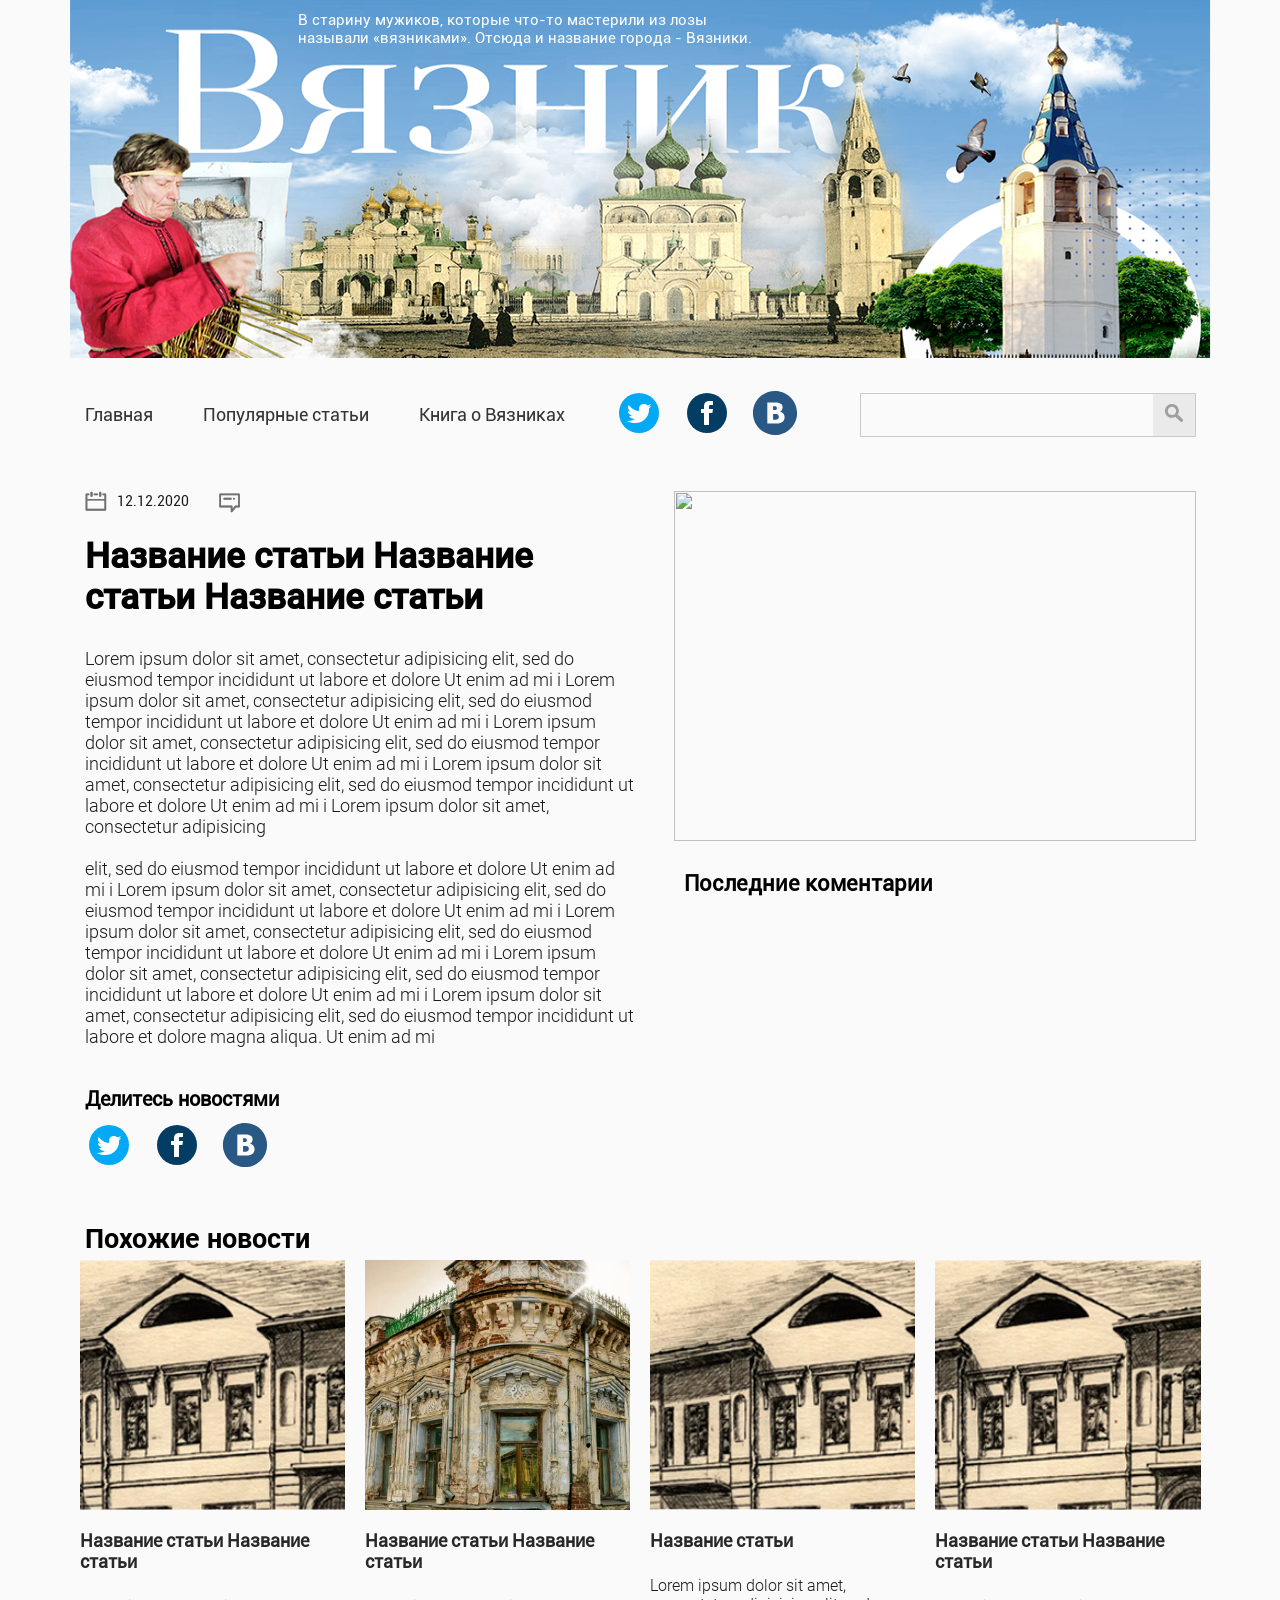
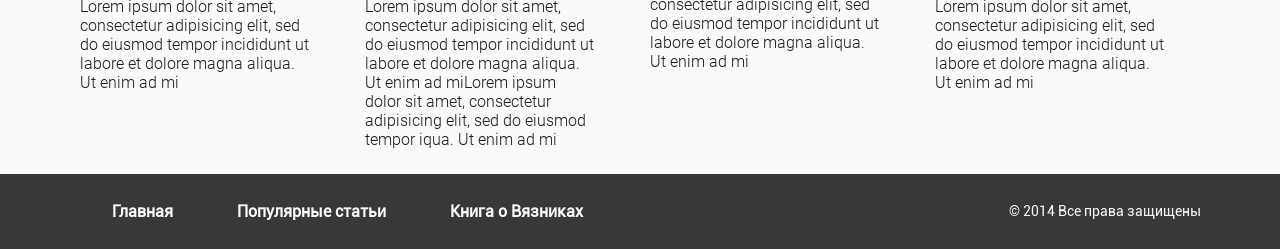
==== raw_html/index2.html @ f8438dd6 "exclude main posts" ====
<!doctype html>
<html lang="en">
<head>
  <meta charset="UTF-8">
  <meta name="viewport"
        content="width=device-width, user-scalable=no, initial-scale=1.0, maximum-scale=1.0, minimum-scale=1.0">
  <meta http-equiv="X-UA-Compatible" content="ie=edge">
  <title>Document</title>
  <link rel="stylesheet" href="css/content.css">
  <script src="https://vk.com/js/api/openapi.js?168" type="text/javascript"></script>

</head>
<body>
<div class="container">
  <header>
    <buttton id="menu" class="show">
      <span class="hamburger-line"></span>
      <span class="hamburger-line"></span>
      <span class="hamburger-line"></span>
    </buttton>
    <div id="navOverlay" class="nav_overlay"></div>
    <div class="container_content__blockText">
      <p class="header__text">В старину мужиков, которые что-то мастерили из лозы называли «вязниками». Отсюда и
        название
        города - Вязники.</p></div>
    <img class="header__img" src="./img/header_logo.png" alt="">
    <div class="header__nav">
      <nav id="navigationMenu" class="header__nav-navigation">
        <a href="index2.html" class="header__nav_link">Главная</a>
        <a href="" class="header__nav_link">Популярные статьи</a>
        <a href="" class="header__nav_link">Книга о Вязниках</a>
        <div class="header__content__share-news1">
          <a href="" class="share-news1"><img src="./img/twitter-circled.svg" alt=""></a>
          <a href="" class="share-news1"><img src="./img/facebook-circled.svg" alt=""></a>
          <a href="" class="share-news1"><img src="./img/vkontakte-circled.svg" alt=""></a>
        </div>
      </nav>

      <div class="header__search"><input type="search">
        <button class="search_button">
          <img src="./img/search.svg" alt=""></button>
      </div>
    </div>
  </header>
  <section>
    <div class="container_content1">
      <div class="container_content_section-content1">
        <p class="section-content_svg"><img class="section-content_svg_calendar" src="./img/calendar.svg" alt=""> <span> 12.12.2020 </span>
          <img class="section-content_svg_messege1" src="./img/messege.svg" alt=""></p>
        <h1>Название статьи Название статьи Название статьи</h1>
        <p class="container_content_section-content_description1">Lorem ipsum dolor sit amet, consectetur adipisicing
          elit, sed do eiusmod tempor incididunt ut labore et
          dolore
          Ut enim ad mi i Lorem ipsum dolor sit amet, consectetur
          adipisicing
          elit, sed do eiusmod tempor incididunt ut labore et
          dolore
          Ut enim ad mi i Lorem ipsum dolor sit amet, consectetur
          adipisicing
          elit, sed do eiusmod tempor incididunt ut labore et
          dolore
          Ut enim ad mi i Lorem ipsum dolor sit amet, consectetur
          adipisicing
          elit, sed do eiusmod tempor incididunt ut labore et
          dolore
          Ut enim ad mi i Lorem ipsum dolor sit amet, consectetur
          adipisicing
          <br>
          <br>
          elit, sed do eiusmod tempor incididunt ut labore et
          dolore
          Ut enim ad mi i Lorem ipsum dolor sit amet, consectetur
          adipisicing elit, sed do eiusmod tempor incididunt ut labore et
          dolore
          Ut enim ad mi i Lorem ipsum dolor sit amet, consectetur
          adipisicing elit, sed do eiusmod tempor incididunt ut labore et
          dolore
          Ut enim ad mi i Lorem ipsum dolor sit amet, consectetur
          adipisicing elit, sed do eiusmod tempor incididunt ut labore et
          dolore
          Ut enim ad mi i Lorem ipsum dolor sit amet, consectetur
          adipisicing
          elit, sed do eiusmod tempor incididunt ut labore et dolore magna aliqua. Ut enim ad mi
        </p>
        <div class="container_content_section-content__share-news1"><span
          class="share-news-title1"> Делитесь новостями</span>
          <div>
            <a href="" class="share-news1"><img src="./img/twitter-circled.svg" alt=""></a>
            <a href="" class="share-news1"><img src="./img/facebook-circled.svg" alt=""></a>
            <a href="" class="share-news1"><img src="./img/vkontakte-circled.svg" alt=""></a>
          </div>
        </div>
      </div>
      <div class="container_content__article_img1">
        <div class="container_content__article_img1_wrapper">
          <img src="./img/vgrom.com_1453716065_oboi.jpg" alt="">
        </div>
        <div class="apiVkComments1 transferJs">
          <h2>Последние коментарии</h2>
          <!--<img src="./img/заглушка.png" alt="">-->
          <script type="text/javascript">
              VK.init({
                  apiId: 7707931,
                  onlyWidgets: true
              });

          </script>
          <div id="vk_comments"></div>
          <script type="text/javascript">
              VK.Widgets.Comments('vk_comments');
          </script>

        </div>
      </div>

    </div>
  </section>
  <span class="oldArticleTitle1">Похожие новости</span>
  <div class="oldArticle">
    <article class="oldSingleArticle1">
      <a href="" class="ArticleHref"></a>
      <div class="oldSingleArticle_blockImg"><img class="oldArticleImg" src="./img/OldArticle1.png" alt=""></div>
      <div class="OldArticleDescription">
        <a href="" class="oldSingleArticle_title">Название статьи Название статьи</a>
        <p class="oldSingleArticle_description">Lorem ipsum dolor sit amet, consectetur adipisicing elit, sed do
          eiusmod
          tempor incididunt ut labore et dolore magna aliqua. Ut enim ad mi</p>
      </div>
    </article>
    <article class="oldSingleArticle1">
      <a href="" class="ArticleHref"></a>
      <div class="oldSingleArticle_blockImg"><img class="oldArticleImg" src="./img/Статья1.png" alt=""></div>
      <div class="OldArticleDescription">
        <a href="" class="oldSingleArticle_title">Название статьи Название статьи</a>
        <p class="oldSingleArticle_description">Lorem ipsum dolor sit amet, consectetur adipisicing elit, sed do
          eiusmod
          tempor incididunt ut labore et dolore magna aliqua. Ut enim ad miLorem ipsum dolor sit amet, consectetur
          adipisicing elit, sed do eiusmod
          tempor iqua. Ut enim ad mi</p>
      </div>
    </article>
    <article class="oldSingleArticle1 ">
      <a href="" class="ArticleHref"></a>
      <div class="oldSingleArticle_blockImg"><img class="oldArticleImg" src="./img/OldArticle3.png" alt=""></div>
      <div class="OldArticleDescription">
        <a href="" class="oldSingleArticle_title">Название статьи</a>
        <p class="oldSingleArticle_description">Lorem ipsum dolor sit amet, consectetur adipisicing elit, sed do
          eiusmod
          tempor incididunt ut labore et dolore magna aliqua. Ut enim ad mi</p>
      </div>
    </article>
    <article class="oldSingleArticle1">
      <a href="" class="ArticleHref"></a>
      <div class="oldSingleArticle_blockImg"><img class="oldArticleImg" src="./img/OldArticle1.png" alt=""></div>
      <div class="OldArticleDescription">
        <a href="" class="oldSingleArticle_title">Название статьи Название статьи</a>
        <p class="oldSingleArticle_description">Lorem ipsum dolor sit amet, consectetur adipisicing elit, sed do
          eiusmod
          tempor incididunt ut labore et dolore magna aliqua. Ut enim ad mi</p>
      </div>
    </article>
  </div>
</div>
<footer>
  <div class="footer_content_wrapper">
    <div class="footer_links_wrapper">
      <a href="" class="footer_links">Главная</a>
      <a href="" class="footer_links">Популярные статьи</a>
      <a href="" class="footer_links">Книга о Вязниках</a>
    </div>
    <div><span>© 2014 Все права защищены</span></div>
  </div>
</footer>


<script src="js/script.js"></script>
</body>
</html>
---- raw_html/css/content.css ----
@font-face {
  font-family: 'Roboto-light';
  src: url('../fonts/Roboto/Roboto-Light.ttf') format('truetype');
  font-weight: normal;
  font-style: normal;
}

@font-face {
  font-family: 'Roboto-medium';
  src: url('../fonts/Roboto/Roboto-Medium.ttf') format('truetype');
  font-weight: normal;
  font-style: normal;
}

@font-face {
  font-family: 'Roboto-bold';
  src: url('../fonts/Roboto/Roboto-Bold.ttf') format('truetype');
  font-weight: normal;
  font-style: normal;
}

@font-face {
  font-family: 'Roboto-Regular';
  src: url('../fonts/Roboto-Regular.ttf') format('truetype'),
  url('../fonts/Roboto-Regular.woff') format('woff');
  font-style: normal;
}

@font-face {
  font-family: 'Roboto-Regular';
  src: url('../fonts/Roboto-Regular.ttf') format('truetype'),
  url('../fonts/Roboto-Regular.woff') format('woff');
  font-style: normal;
}

/* Global-styles----------------------------------------------------*/


* {
  margin: 0;
  padding: 0;
  text-decoration: none;
  outline: none;
  border: none;
}

body {
  background-color: #fafafa;
  font-family: Roboto-Regular, sans-serif;
}

section {
  position: relative;
}

.container {
  max-width: 1141px;
  margin: 0 auto;

}

.containerImgArticle {
  width: 50%;
  overflow: hidden;
  margin: 30px 0;
}

.containerImgArticle > img {
  object-fit: cover;
  width: 100%;
  height: 350px;
}

/* Footer-styles----------------------------------------------------*/

footer {
  font-family: 'Roboto-Regular', sans-serif;
  background-color: #383838;
  height: 75px;
  position: relative;
}

.footer_content_wrapper {
  display: flex;
  justify-content: space-between;
  color: #f8f8f8;
  align-items: center;
  height: 100%;
  font-size: 14px;
  font-weight: 400;
  margin: 0 auto;
  max-width: 1141px;
  white-space: nowrap;
}

.footer_content_wrapper > div {
  margin: 0 10px;
}

.footer_links_wrapper {
  position: relative;
  display: flex;
  justify-content: left;
  text-align: center;
  height: 100%;
  align-items: center;
}

.footer_links {
  color: #fafafa;
  font-size: 16px;
  font-weight: 700;
  margin: 0 32px;
}

@media (max-width: 830px) {
  .footer_links {
    margin: 0 10px;
  }

  .containerImgArticle {
    width: 100%;
  }
}

@media (max-width: 640px) {
  .footer_links_wrapper {
    flex-direction: column;
    align-items: center;
    justify-content: space-evenly;
  }
}

@media (max-width: 566px) {

  footer {

    height: 150px;
  }

  .footer_content_wrapper {
    flex-direction: column;
  }
}


/* Header-styles----------------------------------------------------*/

.body__hidden {
  overflow: hidden;
}

.header__img {
  margin-top: -5.9%;
  width: 100%;
  max-height: 425px;
}

.container_content__blockText {
  width: 100%;
  position: relative;
}


.header__text {
  font-family: 'Roboto-Regular', sans-serif;
  position: absolute;
  margin-top: 1%;
  max-width: 472px;
  left: 20%;
  font-weight: 300;
  font-size: 15px;
  color: #FFFFFF;
}

.header__nav_link {
  color: #373333;
  font-family: 'Roboto-Regular', sans-serif;
  font-size: 18px;
  font-weight: 400;
  text-align: center;
  margin: auto;
  text-decoration: none;
  white-space: nowrap;
  margin-right: 50px;
  transition: all ease 0.3s;
}

.header__nav_link:hover {
  color: #b98015;
  background-color: #fafafa;
  transition: all ease 0.3s;
}

.header__nav {
  display: flex;
  justify-content: space-between;
  margin: 27px 15px;
  align-items: center;
}

.header__search > input {
  width: 100%;
  height: 42px;
  background-color: #fafafa;
  font-family: 'Roboto-Regular', sans-serif;
  font-size: 22px;
  padding: 0 10px;
}

.header__search {
  position: relative;
  flex-basis: 30%;
  border: 1px solid #c9c9c9;
  transition: all ease 1s;
}

.nav_overlay {
  position: fixed;
  top: 0;
  left: 0;
  width: 100%;
  height: 100%;
  display: none;
  cursor: pointer;
  z-index: 10200;
  background: rgba(0, 0, 0, 0.5);
  transition: all ease 0.3s;
}

.activeOverlay {
  display: block;
  transition: all ease 0.3s;
}

.search_button {
  position: absolute;
  right: 0;
  height: 42px;
  background-color: #eaeaea;
  width: 42px;
  transition: all ease 0.3s;
}

.search_button:hover {
  background-color: #dcdcdc;
  transition: all ease 0.3s;
}

.show {
  display: none;
}

.hamburger-line {
  width: 100%;
  height: 4px;
  background-color: #383838;
  display: block;

  -webkit-transition: all 0.3s ease-in-out;
  -o-transition: all 0.3s ease-in-out;
  transition: all 0.3s ease-in-out;
}

.hamburger-line:nth-child(1) {
  /* margin: 7px auto 0;*/
}

.hamburger-line:nth-child(2) {
  margin: 4px auto;
}

.show.hamburger-active .hamburger-line:nth-child(2) {
  opacity: 0;
}

.show.hamburger-active .hamburger-line:nth-child(1) {
  -webkit-transform: translateY(10px) rotate(40deg);
  -ms-transform: translateY(10px) rotate(40deg);
  -o-transform: translateY(10px) rotate(40deg);
  transform: translateY(7px) rotate(40deg);
}

.show.hamburger-active .hamburger-line:nth-child(3) {
  -webkit-transform: translateY(-10px) rotate(-40deg);
  -ms-transform: translateY(-10px) rotate(-40deg);
  -o-transform: translateY(-10px) rotate(-40deg);
  transform: translateY(-9px) rotate(-40deg);
}

#menu {
  margin: 0 auto;
  position: fixed;
  z-index: 10203;
  background-color: #fafafa;
  cursor: pointer;
  border-radius: 50px;
  width: 20px;
  top: 15px;
  right: 5px;
  padding: 8px;
  height: 20px;
  text-align: center;
  line-height: 40px;
}


.header__content__share-news1 {
  display: flex;
  flex-wrap: nowrap;
}

.header__nav-navigation {
  display: flex;
  max-width: 250px;
}

@media (max-width: 1080px) {
  .header__nav_link {
    margin-right: 10px;
  }
}

@media (max-width: 995px) {
  .header__text {
    display: none;
  }
  .header__content__share-news1 > a {
    margin-right: 10px;
  }
}


@media (max-width: 882px) {

  .show {
    display: block;
  }

  .header__nav_link {
    font-size: 25px;
    line-height: 50px;
    padding-right: 150px;
  }

  .header__nav-navigation {
    display: block;
    position: fixed;
    left: -100%;
    overflow: hidden;
    top: 0;
    z-index: 10202;
    /*  max-width: 400px;*/
    background-color: azure;
    padding: 20px;
    transition: all ease 0.3s;
    /*  border-radius: 15px;*/
    height: 100%;
  }

  .header__search {
    flex-basis: 100%;
  }

  .active {
    left: 0;
    transition: all ease 0.3s;
  }
}

/* Page-1----------------------------------------------------*/

.container_content {
  display: flex;
  position: relative;
  align-items: center;
  padding: 0 20px;
  margin-bottom: 40px;
  background-color: #f3f3f3;
}

.container_content_section-content {
  margin: 0 40px;
  max-width: 487px;
  width: 50%;
}

.container_content_section-content > img {
  max-height: 353px;
  width: 100%;
}

.container_content_section-content > h1 {
  font-family: 'Roboto-medium', sans-serif;
  font-weight: 600;
  color: #1c1c1c;
  font-size: 35px;
  margin: 30px 0;
}

.container_content_section-content > p {
  font-family: 'Roboto-light', sans-serif;
  color: #1c1c1c;
  font-size: 18px;
  margin-bottom: 30px;
  display: flex;
  align-items: center;
}

.section-content_svg > span {
  font-size: 14px;
  margin: 0 10px;
}

.section-content_svg > img {
  position: relative;
}

.section-content_svg_calendar {
  top: 0;
}

.section-content_svg_messege {
  top: 2px;
}

.actual__article {
  display: flex;
  position: relative;
  margin: 0 20px 40px;
  justify-content: center;
  line-height: 0;
}

a.actual__single-article {
  position: relative;
  margin: -1px;
  overflow: hidden;
  width: 25%;
}

.actual__single-article_img {
  width: 100%;
  position: relative;
  height: 100%;
  object-fit: cover;
}

a.actual__single-article:after {
  transition: 0.5s all ease;
  content: "";
  position: absolute;
  top: 0;
  left: 0;
  display: block;
  width: 100%;
  height: 100%;
  background: transparent;
  opacity: 1;
  background-image: -moz-linear-gradient(top, rgba(0, 0, 0, 0) 0%, rgba(0, 0, 0, 0.45) 99%, rgba(0, 0, 0, 0.65) 100%); /* FF3.6-15 */
  background-image: -webkit-linear-gradient(top, rgba(0, 0, 0, 0) 0%, rgba(0, 0, 0, 0.45) 99%, rgba(0, 0, 0, 0.65) 100%); /*Chrome10-25,Safari5.1-6*/
  background-image: linear-gradient(to bottom, rgba(0, 0, 0, 0) 0%, rgba(0, 0, 0, 0.45) 99%, rgba(0, 0, 0, 0.65) 100%); /* W3C, IE10+, FF16+, Chrome26+, Opera12+, Safari7+ */
  filter: progid:DXImageTransform.Microsoft.gradient(startColorstr='#00000000', endColorstr='#a6000000', GradientType=0); /* IE6-9 */
}

a.actual__single-article:hover:after {
  content: "";
  opacity: 0;
}

.actual__single-article_titleWrapper {
  position: absolute;
  bottom: 15px;
  left: 15px;
  color: #FFFFFF;
  font-family: 'Roboto-medium', sans-serif;
  display: flex;
  flex-direction: column;
  justify-content: space-around;
  min-height: 80px;
}

.actual__single-article_titleWrapper_data {
  font-size: 14px;
  font-weight: 300;
  color: #b7b7b7;
  position: relative;
  z-index: 1;
}

.actual__single-article_titleWrapper_Title {
  font-size: 18px;
  font-weight: 300;
  position: relative;
  z-index: 1;
  line-height: 18px;
}

.messege_min {
  margin-right: 15px;
}

.container_oldArticle {
  display: flex;
  flex-direction: column;
}

.container_oldArticle_top {
  margin: 0 10px 40px;
  display: flex;
}

.add_OlderArticle {
  display: flex;
  justify-content: space-between;
  flex-wrap: wrap;
}

.ArticleHref {
  width: 100%;
  height: 100%;
  position: absolute;
  margin: 0;
  padding: 0;
  z-index: 1;
  left: 0;
  top: 0;
}

.add_OlderArticle > a {
  flex-basis: 22%;
  margin-bottom: 40px;
}

.apiVkComments {
  flex-basis: 50%;
  margin-left: 5px;
  min-width: 29%;
  padding-right: 10px;
}

.wcomments_head ._wcomments_head ._wcomments_form {
  display: none !important;
}

.apiVkComments > h2 {
  font-family: 'Roboto-medium', sans-serif;
  font-size: 22px;
  margin-bottom: 20px;
  margin-left: 10px;
}

.oldArticleImg {
  width: 100%;
  height: 250px;
  margin-bottom: 25px;
  object-fit: cover;
}

.oldArticle {
  display: flex;
  font-family: 'Roboto-Regular', sans-serif;
  margin-bottom: 20px;
  flex-basis: 50%;
  justify-content: flex-start;
}

.oldSingleArticle {
  flex-basis: 50%;
  margin: 5px 10px;
  overflow: hidden;
  max-width: 247px;
  display: flex;
  position: relative;
  flex-direction: column;

}


.oldSingleArticle_title {
  max-width: 230px;
  font-size: 18px;
  color: #282828;
  font-weight: 700;
  /*  margin: 25px 0;*/
  transition: all ease 0.3s;
}

.oldSingleArticle_title:hover {
  color: #b98015;
  transition: all ease 0.3s;
}

.oldSingleArticle_description {
  max-width: 230px;
  font-size: 16px;
  font-family: 'Roboto-light', sans-serif;
  color: #1c1c1c;
  font-weight: 300;
  overflow: hidden;
  margin-top: 25px;
}

.oldSingleArticle_blockImg {
  width: 100%;
  height: 250px;
}

.OldArticleDescription {
  max-height: 220px;
  overflow: hidden;
  display: flex;
  flex-direction: column;
  margin-top: 20px;
}

.add_OlderArticle_button {
  background-color: #8aa6d1;
  margin-bottom: 50px;
  font-family: 'Roboto-Regular', sans-serif;
  font-size: 22px;
  font-weight: 700;
  line-height: 20px;
  white-space: nowrap;
  color: #FFFFFF;
  padding: 7px 15px;
  transition: all ease 0.3s;
  cursor: pointer;
  position: relative;
  left: 50%;
  bottom: 0;
  transform: translateX(-50%);
}

.add_OlderArticle_button:hover {
  background-color: #b98015;
  transition: all ease 0.3s;
}

@media (max-width: 995px) {

  .container_content > img {
    width: 40%;
  }

  .actual__article {
    flex-wrap: wrap;
  }

  a.actual__single-article {
    width: 50%;
  }

}

@media (max-width: 830px) {

  .apiVkComments {
    order: -1;
    margin: 0;
    padding: 0;
  }

  .container_content > img {
    width: 100%;
  }

  .oldArticleImg {
    margin-bottom: 0;
    height: 250px;
    width: 100%;
  }

  .add_OlderArticle {
    flex-direction: column;
    margin: 0 10px 40px
  }

  .add_OlderArticle > a {
    margin-bottom: 5px;
  }

  .container_content_section-content > h1 {
    font-size: 25px;
    margin: 30px 0;
  }

  .container_content {
    flex-direction: column;
  }

  .container_oldArticle_top {
    flex-direction: column;
    margin: 0 10px 0;
  }

  .container_content_section-content {
    margin: 0;
    max-width: unset;
    width: 100%;
  }

  .container_oldArticle {
    flex-direction: column;
    position: relative;
  }

  .oldArticle {
    order: -1;
    flex-direction: column;
    flex-basis: 100%;
    max-width: 900px;
  }

  .oldSingleArticle_title {
    max-width: 100%;
  }

  .oldSingleArticle_description {
    max-width: 99%;
    max-height: 80px;
  }

  .oldSingleArticle > * {
    display: flex;
    flex-direction: column;
  }
  .oldSingleArticle {
    max-width: unset;
  }


}

@media (max-width: 730px) {
  .actual__article {
    /* flex-direction: column;*/
    justify-content: center;
    flex-wrap: wrap;
    margin: 0 0 40px;
  }

  a.actual__single-article {
    width: 100%;
    height: 450px;
  }
}

@media (max-width: 640px) {
  .oldArticleImg {
    margin-left: 0;
    max-height: unset;
    min-height: unset;
    min-width: unset;
    width: 100%;
  }

  .oldSingleArticle {
    margin-bottom: 30px;
  }

  .add_OlderArticle > a {
    margin-bottom: 30px;
  }

  .oldSingleArticle_title {
    margin: 0;
  }

  .OldArticleDescription {
    margin-left: 20px;
    max-height: unset;
    min-height: unset;
    min-width: unset;
  }

  .oldArticleImg {
    margin-bottom: 30px;
  }

}

@media (max-width: 566px) {
  .actual__single-article {
    width: 95%;
  }

  .actual__single-article_img {
    width: 100%;
    max-height: unset;
  }

  .oldSingleArticle_description {
    max-height: 75px;
  }

  .OldArticleDescription {
    margin: 10px 0 0;
    overflow: hidden;
  }


  .oldSingleArticle {
    flex-direction: column;
  }

  .oldArticle {
    overflow: hidden;
  }

  .oldSingleArticle_blockImg {
    width: 100%;
    height: 100%;
  }

  .oldSingleArticle_blockImg > img {
    width: 100%;

    margin: 0 auto;
  }
}


/* Page-2----------------------------------------------------*/


.container_content1 {
  display: flex;
  margin: 50px 0;
}

p.section-content_svg {
  display: flex;
  align-items: center;
}

.section-content_svg_calendar {
  top: 0;
}

.section-content_svg_messege1 {
  top: 2px;
  left: 20px;
}

.section-content_svg > img {
  position: relative;
}

.section-content_svg > span {
  font-size: 14px;
  color: #1c1c1c;
}

.container_content_section-content_description1 {
  font-size: 18px;
  color: #1c1c1c;
  font-family: "Roboto-Light", sans-serif;
}

.container_content_section-content1 {
  margin: 0 40px 0 15px;
  flex-basis: 60%;
}

.container_content_section-content1 > h1 {
  font-size: 35px;
  margin: 25px 0 30px;
  font-family: "Roboto-medium", sans-serif;
}

.container_content__article_img1_wrapper {
  height: 350px;
  width: 100%;
  overflow: hidden;
}

.container_content__article_img1 {
  position: relative;
  flex-basis: 57%;
  width: 40%;
  margin-right: 15px;
}

.container_content__article_img1_wrapper > img {
  width: 100%;
  height: 100%;
  object-fit: cover;
}

.apiVkComments1 > h2 {
  margin: 30px 10px 25px;
  font-size: 22px;
  /* font-family: "Roboto-medium", sans-serif;*/
}

.share-news-title1 {
  /*font-family: "Roboto-medium", sans-serif;*/
  font-size: 20px;
  font-weight: 600;
}

.container_content_section-content__share-news1 {
  margin-top: 40px;
}

.container_content_section-content__share-news1 > div {
  display: flex;
  margin-top: 10px;
}

.share-news1 {
  margin-right: 20px;
}

.share-news1 > img {
  transition: all ease 0.3s;
  border-radius: 50%;


}

.share-news1 > img:hover {
  transition: all ease 0.3s;
  background-color: rgba(24, 105, 241, 0.3);
  border-radius: 50%;

}

.oldArticleTitle1 {
  font-family: "Roboto-bold", sans-serif;
  font-size: 27px;
  margin-left: 15px;
  font-weight: 600;
}

.oldArticle1 {
  display: flex;
  font-family: 'Roboto-Regular', sans-serif;
  margin-top: 20px;
  margin-bottom: 30px;
}

.oldSingleArticle1 {
  flex-basis: 25%;
  margin: 5px 10px;
  overflow: hidden;
  display: flex;
  position: relative;
  flex-direction: column;
}

.oldSingleArticle_blockImg {
  width: 100%;
  height: 250px;
}

.oldArticleImg {
  width: 100%;

  margin-bottom: 25px;
  object-fit: cover;
}

.OldArticleDescription {
  max-height: 220px;
  overflow: hidden;
  display: flex;
  flex-direction: column;
  margin-top: 20px;
}

.oldSingleArticle_title {
  max-width: 230px;
  font-size: 18px;
  color: #282828;
  font-weight: 700;
  /*  margin: 25px 0;*/
  transition: all ease 0.3s;
}


.oldSingleArticle_title:hover {
  color: #b98015;
  transition: all ease 0.3s;
}

.oldSingleArticle_description {
  max-width: 230px;
  font-size: 16px;
  font-family: 'Roboto-light', sans-serif;
  color: #1c1c1c;
  font-weight: 300;
  overflow: hidden;
  margin-top: 25px;
}

#vk_comments {
  max-height: 440px;
  overflow: auto;
}


@media (max-width: 937px) {
  .container_content1 {
    flex-direction: column;
    margin: 50px 0 30px;
  }

  .container_content__article_img1 {
    order: -1;
    overflow: hidden;
    width: 100%;
    margin-bottom: 30px;
  }

  .container_content_section-content1 {
    margin: 0 15px;
  }

  .apiVkComments1 {
    margin: 0 15px;
  }

  .apiVkComments1 > h2 {
    margin: 30px 0 25px;
  }
}

@media (max-width: 830px) {
  .oldArticle1 {
    order: -1;
    flex-direction: column;
    flex-basis: 100%;
    max-width: 900px;
  }

  .oldSingleArticle1 {
    display: flex;
    width: 97%;
    align-items: center;
    margin: 5px;
  }

  .oldSingleArticle_title {
    max-width: 100%;
  }

  .oldSingleArticle_description {
    max-width: 99%;
    max-height: 80px;
  }

  .oldSingleArticle1 > * {
    display: flex;
    flex-direction: column;
  }


}

@media (max-width: 600px) {
  .container_content_section-content1 > h1 {
    font-size: 30px;
  }

  .apiVkComments1 {
    margin: 3px;
  }

  .apiVkComments1 > h2 {
    margin: 30px 0 25px 15px;
  }

  .header__nav {
    margin: 25px 10px 10px;
  }


}
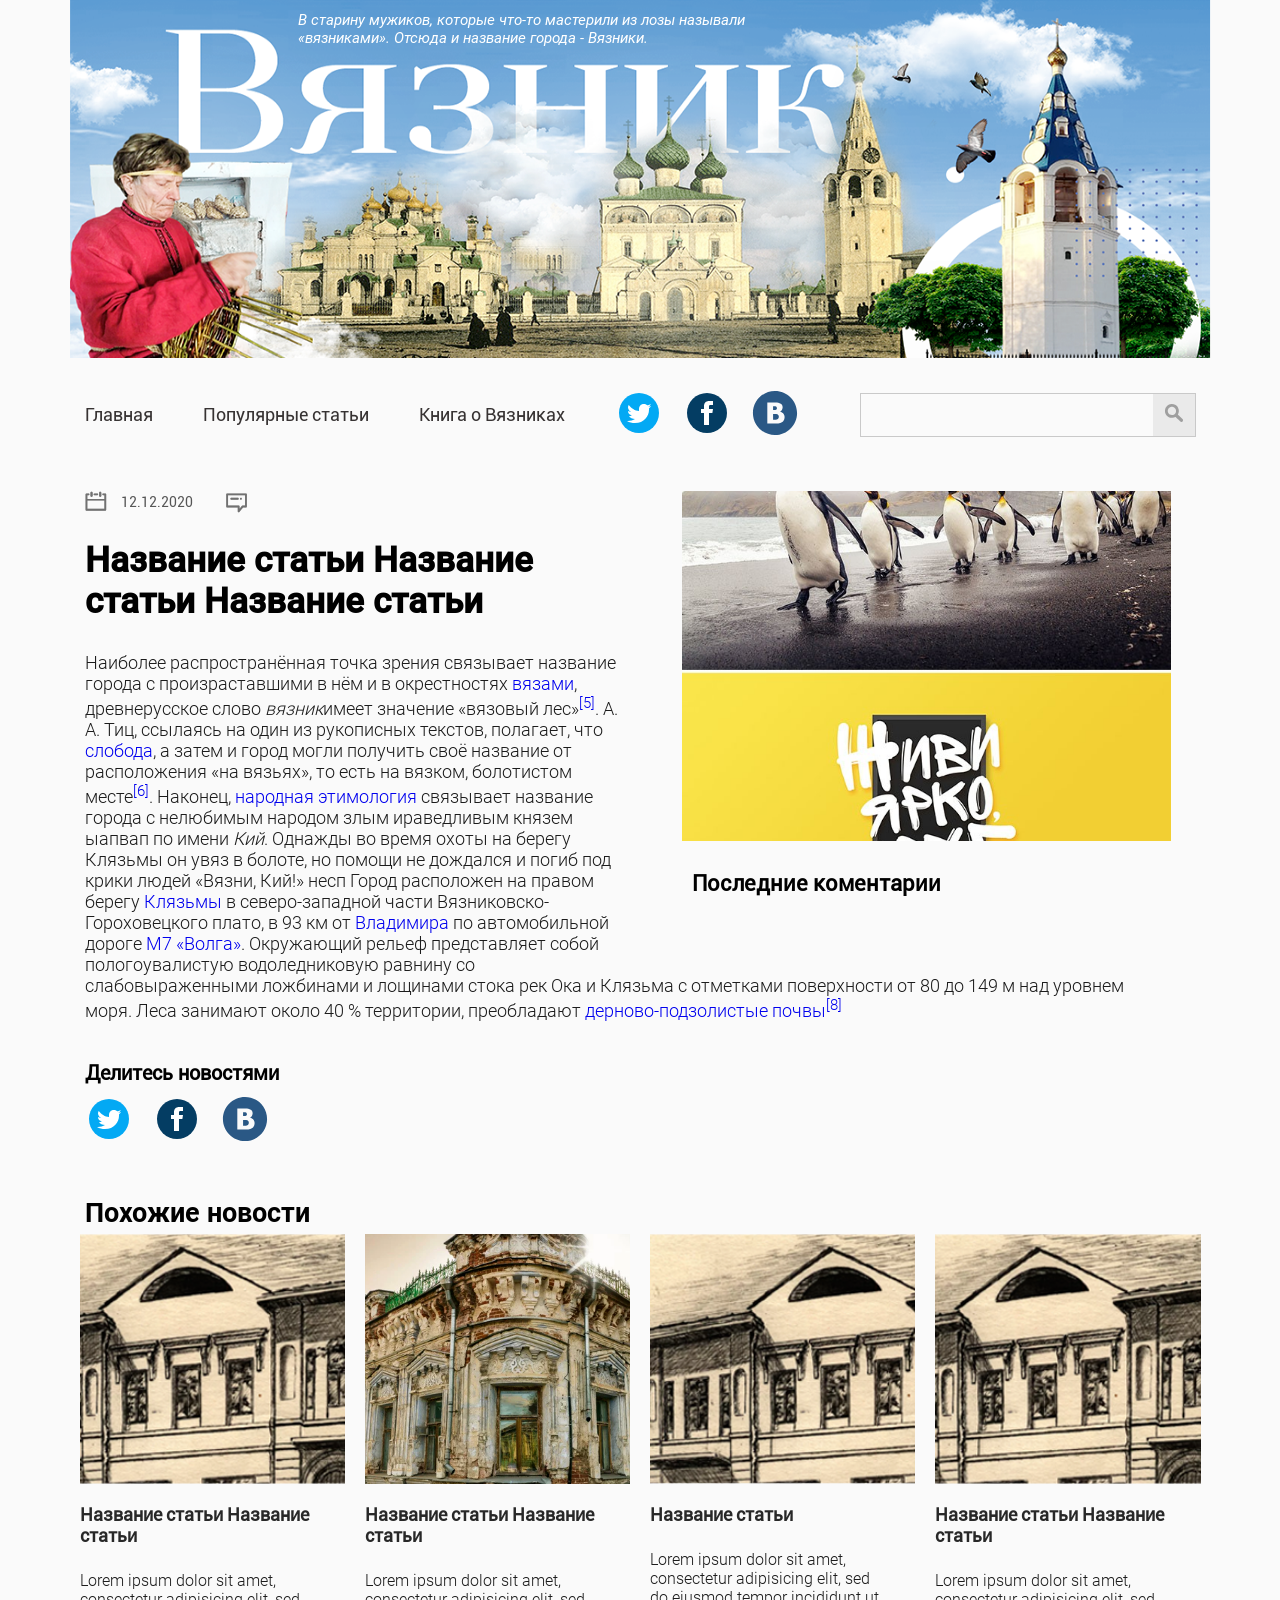
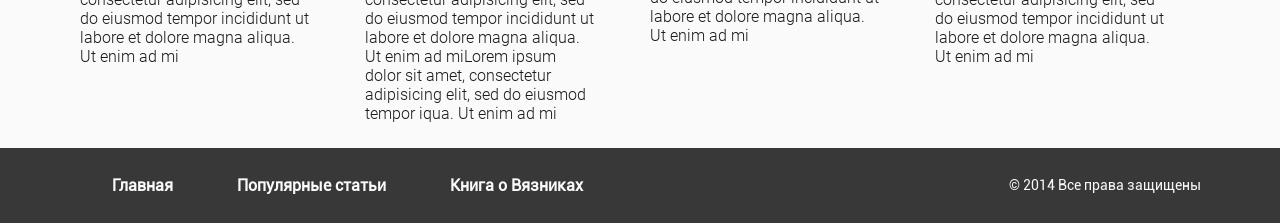
==== commit 3a6f9dd8: "fix formated text" ====
--- a/raw_html/index2.html
+++ b/raw_html/index2.html
@@ -13,11 +13,11 @@
 <body>
 <div class="container">
   <header>
-    <buttton id="menu" class="show">
+    <button id="menu" class="show">
       <span class="hamburger-line"></span>
       <span class="hamburger-line"></span>
       <span class="hamburger-line"></span>
-    </buttton>
+    </button>
     <div id="navOverlay" class="nav_overlay"></div>
     <div class="container_content__blockText">
       <p class="header__text">В старину мужиков, которые что-то мастерили из лозы называли «вязниками». Отсюда и
@@ -45,42 +45,35 @@
   <section>
     <div class="container_content1">
       <div class="container_content_section-content1">
+        <div class="container_content__article_img1">
+          <div class="container_content__article_img1_wrapper">
+            <img src="./img/vgrom.com_1453716065_oboi.jpg" alt="">
+          </div>
+          <div class="apiVkComments1 transferJs">
+            <h2>Последние коментарии</h2>
+            <!--<img src="./img/заглушка.png" alt="">-->
+            <script type="text/javascript">
+               VK.init({
+                  apiId: 7707931,
+                  onlyWidgets: true
+               });
+
+            </script>
+            <div id="vk_comments"></div>
+            <script type="text/javascript">
+               VK.Widgets.Comments('vk_comments');
+            </script>
+
+          </div>
+        </div>
+        <p class="">
         <p class="section-content_svg"><img class="section-content_svg_calendar" src="./img/calendar.svg" alt=""> <span> 12.12.2020 </span>
           <img class="section-content_svg_messege1" src="./img/messege.svg" alt=""></p>
-        <h1>Название статьи Название статьи Название статьи</h1>
-        <p class="container_content_section-content_description1">Lorem ipsum dolor sit amet, consectetur adipisicing
-          elit, sed do eiusmod tempor incididunt ut labore et
-          dolore
-          Ut enim ad mi i Lorem ipsum dolor sit amet, consectetur
-          adipisicing
-          elit, sed do eiusmod tempor incididunt ut labore et
-          dolore
-          Ut enim ad mi i Lorem ipsum dolor sit amet, consectetur
-          adipisicing
-          elit, sed do eiusmod tempor incididunt ut labore et
-          dolore
-          Ut enim ad mi i Lorem ipsum dolor sit amet, consectetur
-          adipisicing
-          elit, sed do eiusmod tempor incididunt ut labore et
-          dolore
-          Ut enim ad mi i Lorem ipsum dolor sit amet, consectetur
-          adipisicing
-          <br>
-          <br>
-          elit, sed do eiusmod tempor incididunt ut labore et
-          dolore
-          Ut enim ad mi i Lorem ipsum dolor sit amet, consectetur
-          adipisicing elit, sed do eiusmod tempor incididunt ut labore et
-          dolore
-          Ut enim ad mi i Lorem ipsum dolor sit amet, consectetur
-          adipisicing elit, sed do eiusmod tempor incididunt ut labore et
-          dolore
-          Ut enim ad mi i Lorem ipsum dolor sit amet, consectetur
-          adipisicing elit, sed do eiusmod tempor incididunt ut labore et
-          dolore
-          Ut enim ad mi i Lorem ipsum dolor sit amet, consectetur
-          adipisicing
-          elit, sed do eiusmod tempor incididunt ut labore et dolore magna aliqua. Ut enim ad mi
+        <h1 class="section__content__title">Название статьи Название статьи Название статьи</h1>
+    <span class="container_content_section-content_description1">
+        Наиболее распространённая точка зрения связывает название города с произраставшими в нём и в окрестностях <a title="Вяз" href="https://ru.wikipedia.org/wiki/Вяз">вязами</a>, древнерусское слово <i>вязник</i>имеет значение «вязовый лес»<sup id="cite_ref-5" class="reference"><a href="https://ru.wikipedia.org/wiki/Вязники#cite_note-5">[5]</a></sup>. А. А. Тиц, ссылаясь на один из рукописных текстов, полагает, что <a title="Слобода" href="https://ru.wikipedia.org/wiki/Слобода">слобода</a>, а затем и город могли получить своё название от расположения «на вязьях», то есть на вязком, болотистом месте<sup id="cite_ref-6" class="reference"><a href="https://ru.wikipedia.org/wiki/Вязники#cite_note-6">[6]</a></sup>. Наконец, <a title="Народная этимология" href="https://ru.wikipedia.org/wiki/Народная_этимология">народная этимология</a> связывает название города с нелюбимым народом злым ираведливым князем ыапвап по имени <i>Кий</i>. Однажды во время охоты на берегу Клязьмы он увяз в болоте, но помощи не дождался и погиб под крики людей «Вязни, Кий!»
+          несп
+          Город расположен на правом берегу <a title="Клязьма" href="https://ru.wikipedia.org/wiki/Клязьма">Клязьмы</a> в северо-западной части Вязниковско-Гороховецкого плато, в 93 км от <a title="Владимир (город)" href="https://ru.wikipedia.org/wiki/Владимир_(город)">Владимира</a> по автомобильной дороге <a title="Волга (автодорога)" href="https://ru.wikipedia.org/wiki/Волга_(автодорога)">М7 «Волга»</a>. Окружающий рельеф представляет собой пологоувалистую водоледниковую равнину со слабовыраженными ложбинами и лощинами стока рек Ока и Клязьма с отметками поверхности от 80 до 149 м над уровнем моря. Леса занимают около 40 % территории, преобладают <a title="Дерново-подзолистые почвы" href="https://ru.wikipedia.org/wiki/Дерново-подзолистые_почвы">дерново-подзолистые почвы</a><sup id="cite_ref-8" class="reference"><a href="https://ru.wikipedia.org/wiki/Вязники#cite_note-8">[8]</a></sup></span>
         </p>
         <div class="container_content_section-content__share-news1"><span
           class="share-news-title1"> Делитесь новостями</span>
@@ -91,27 +84,7 @@
           </div>
         </div>
       </div>
-      <div class="container_content__article_img1">
-        <div class="container_content__article_img1_wrapper">
-          <img src="./img/vgrom.com_1453716065_oboi.jpg" alt="">
-        </div>
-        <div class="apiVkComments1 transferJs">
-          <h2>Последние коментарии</h2>
-          <!--<img src="./img/заглушка.png" alt="">-->
-          <script type="text/javascript">
-              VK.init({
-                  apiId: 7707931,
-                  onlyWidgets: true
-              });
 
-          </script>
-          <div id="vk_comments"></div>
-          <script type="text/javascript">
-              VK.Widgets.Comments('vk_comments');
-          </script>
-
-        </div>
-      </div>
 
     </div>
   </section>
--- a/raw_html/css/content.css
+++ b/raw_html/css/content.css
@@ -1,6 +1,13 @@
 @font-face {
   font-family: 'Roboto-light';
   src: url('../fonts/Roboto/Roboto-Light.ttf') format('truetype');
+  font-weight: normal;
+  font-style: normal;
+}
+
+@font-face {
+  font-family: 'Roboto-italic';
+  src: url('../fonts/Roboto/Roboto-Italic.ttf') format('truetype');
   font-weight: normal;
   font-style: normal;
 }
@@ -163,7 +170,7 @@
 
 
 .header__text {
-  font-family: 'Roboto-Regular', sans-serif;
+  font-family: 'Roboto-italic', sans-serif;
   position: absolute;
   margin-top: 1%;
   max-width: 472px;
@@ -403,14 +410,11 @@
   color: #1c1c1c;
   font-size: 18px;
   margin-bottom: 30px;
-  display: flex;
-  align-items: center;
-}
-
-.section-content_svg > span {
-  font-size: 14px;
-  margin: 0 10px;
-}
+}
+
+
+
+
 
 .section-content_svg > img {
   position: relative;
@@ -457,9 +461,9 @@
   height: 100%;
   background: transparent;
   opacity: 1;
-  background-image: -moz-linear-gradient(top, rgba(0, 0, 0, 0) 0%, rgba(0, 0, 0, 0.45) 99%, rgba(0, 0, 0, 0.65) 100%); /* FF3.6-15 */
-  background-image: -webkit-linear-gradient(top, rgba(0, 0, 0, 0) 0%, rgba(0, 0, 0, 0.45) 99%, rgba(0, 0, 0, 0.65) 100%); /*Chrome10-25,Safari5.1-6*/
-  background-image: linear-gradient(to bottom, rgba(0, 0, 0, 0) 0%, rgba(0, 0, 0, 0.45) 99%, rgba(0, 0, 0, 0.65) 100%); /* W3C, IE10+, FF16+, Chrome26+, Opera12+, Safari7+ */
+  background-image: -moz-linear-gradient(top, rgba(0, 0, 0, 0) 0%, rgba(0, 0, 0, 0.45) 60%, rgba(0, 0, 0, 1) 100%); /* FF3.6-15 */
+  background-image: -webkit-linear-gradient(top, rgba(0, 0, 0, 0) 0%, rgba(0, 0, 0, 0.45) 60%, rgba(0, 0, 0, 1) 100%); /*Chrome10-25,Safari5.1-6*/
+  background-image: linear-gradient(to bottom, rgba(0, 0, 0, 0) 0%, rgba(0, 0, 0, 0.45) 60%, rgba(0, 0, 0, 1) 100%); /* W3C, IE10+, FF16+, Chrome26+, Opera12+, Safari7+ */
   filter: progid:DXImageTransform.Microsoft.gradient(startColorstr='#00000000', endColorstr='#a6000000', GradientType=0); /* IE6-9 */
 }
 
@@ -513,7 +517,7 @@
 .add_OlderArticle {
   display: flex;
   justify-content: space-between;
-  flex-wrap: wrap;
+  flex-wrap: nowrap;
 }
 
 .ArticleHref {
@@ -657,7 +661,7 @@
 
   .apiVkComments {
     order: -1;
-    margin: 0;
+    margin: 0 0 20px;
     padding: 0;
   }
 
@@ -830,8 +834,8 @@
 }
 
 p.section-content_svg {
-  display: flex;
-  align-items: center;
+  display: block;
+
 }
 
 .section-content_svg_calendar {
@@ -848,8 +852,12 @@
 }
 
 .section-content_svg > span {
+  margin: 0 10px;
   font-size: 14px;
-  color: #1c1c1c;
+  color: #1c1c1cbd;
+  position: relative;
+  top: -4px;
+  font-family: 'Roboto-Regular', sans-serif;
 }
 
 .container_content_section-content_description1 {
@@ -860,10 +868,10 @@
 
 .container_content_section-content1 {
   margin: 0 40px 0 15px;
-  flex-basis: 60%;
-}
-
-.container_content_section-content1 > h1 {
+/*  flex-basis: 50%;*/
+}
+
+.section__content__title{
   font-size: 35px;
   margin: 25px 0 30px;
   font-family: "Roboto-medium", sans-serif;
@@ -877,9 +885,10 @@
 
 .container_content__article_img1 {
   position: relative;
-  flex-basis: 57%;
-  width: 40%;
-  margin-right: 15px;
+  width: 45%;
+  float: right;
+  margin: 0 0 45px 50px;
+  max-height: 1050px;
 }
 
 .container_content__article_img1_wrapper > img {
@@ -1060,7 +1069,7 @@
 }
 
 @media (max-width: 600px) {
-  .container_content_section-content1 > h1 {
+  .section__content__title{
     font-size: 30px;
   }
 
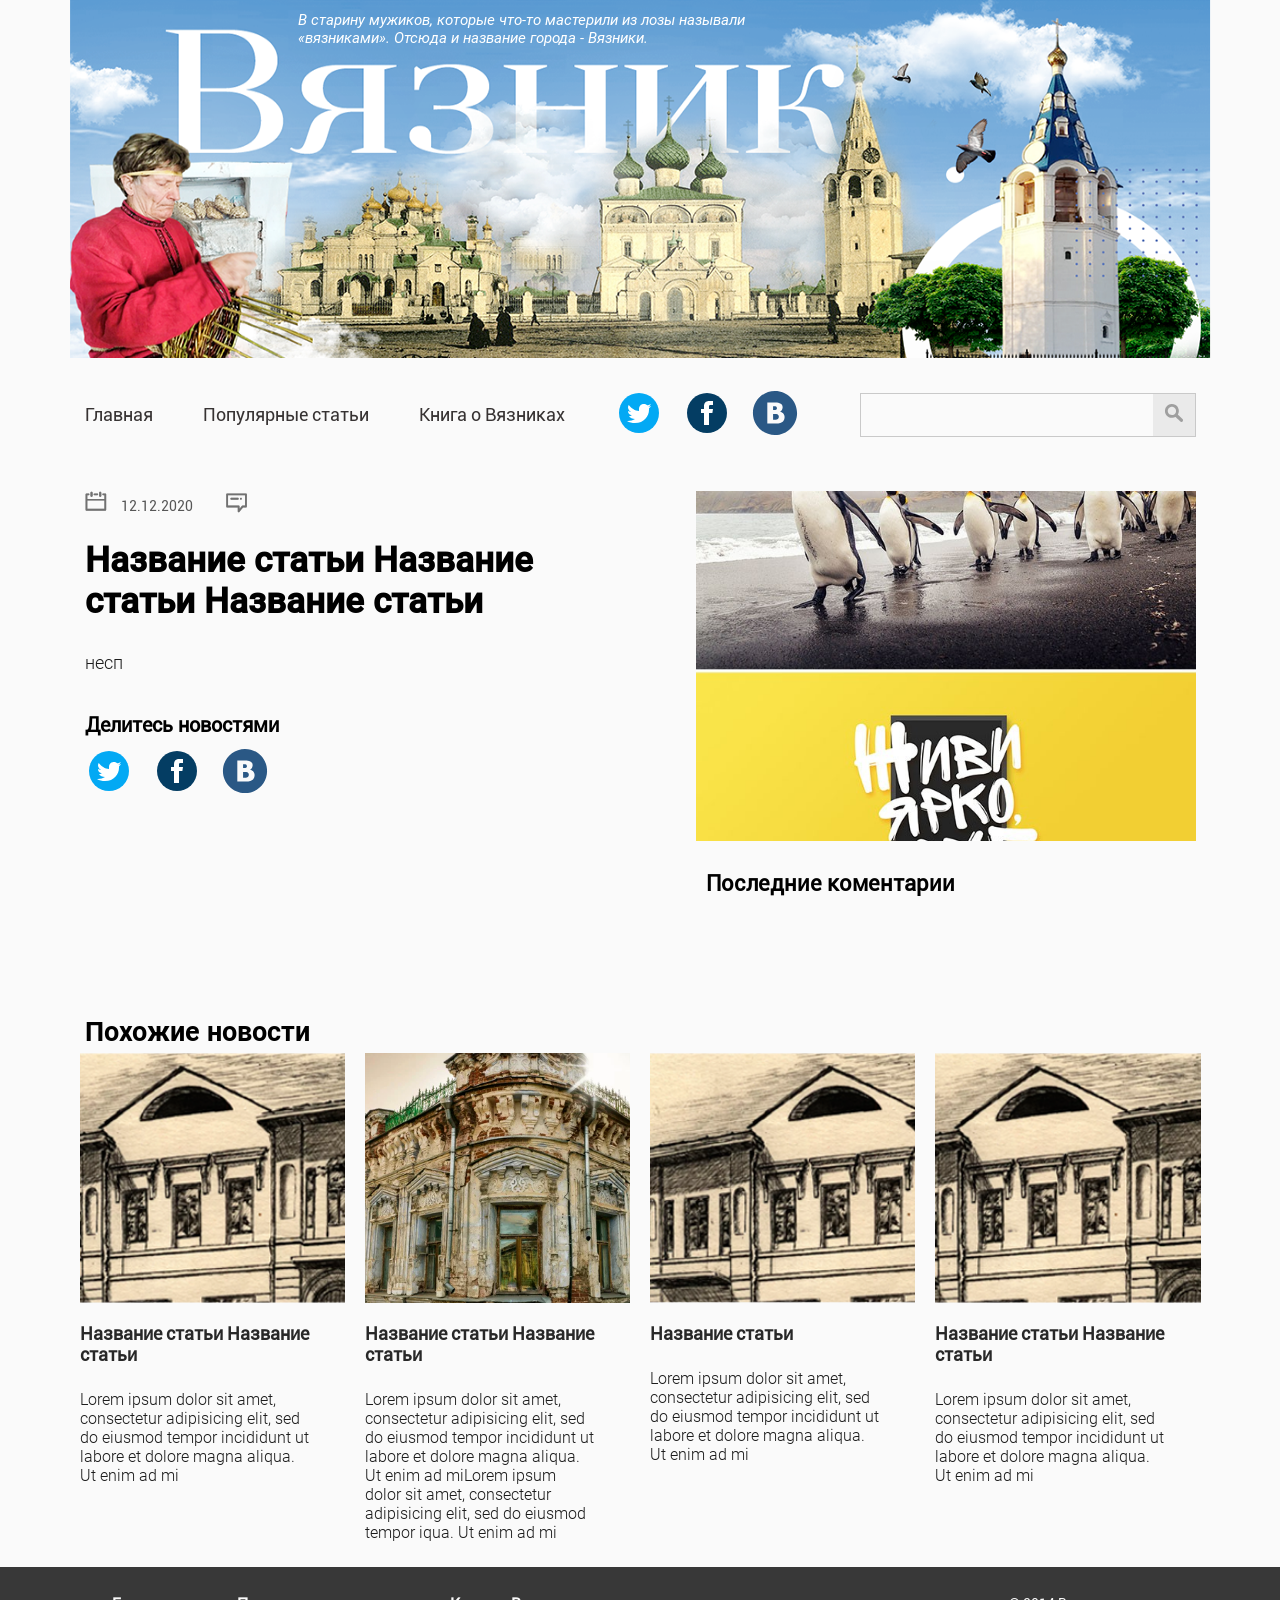
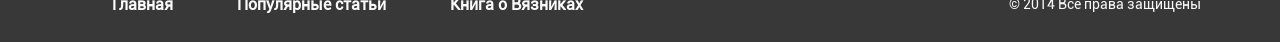
==== commit 677bbbb7: "Added social icons widget" ====
--- a/raw_html/index2.html
+++ b/raw_html/index2.html
@@ -71,9 +71,8 @@
           <img class="section-content_svg_messege1" src="./img/messege.svg" alt=""></p>
         <h1 class="section__content__title">Название статьи Название статьи Название статьи</h1>
     <span class="container_content_section-content_description1">
-        Наиболее распространённая точка зрения связывает название города с произраставшими в нём и в окрестностях <a title="Вяз" href="https://ru.wikipedia.org/wiki/Вяз">вязами</a>, древнерусское слово <i>вязник</i>имеет значение «вязовый лес»<sup id="cite_ref-5" class="reference"><a href="https://ru.wikipedia.org/wiki/Вязники#cite_note-5">[5]</a></sup>. А. А. Тиц, ссылаясь на один из рукописных текстов, полагает, что <a title="Слобода" href="https://ru.wikipedia.org/wiki/Слобода">слобода</a>, а затем и город могли получить своё название от расположения «на вязьях», то есть на вязком, болотистом месте<sup id="cite_ref-6" class="reference"><a href="https://ru.wikipedia.org/wiki/Вязники#cite_note-6">[6]</a></sup>. Наконец, <a title="Народная этимология" href="https://ru.wikipedia.org/wiki/Народная_этимология">народная этимология</a> связывает название города с нелюбимым народом злым ираведливым князем ыапвап по имени <i>Кий</i>. Однажды во время охоты на берегу Клязьмы он увяз в болоте, но помощи не дождался и погиб под крики людей «Вязни, Кий!»
-          несп
-          Город расположен на правом берегу <a title="Клязьма" href="https://ru.wikipedia.org/wiki/Клязьма">Клязьмы</a> в северо-западной части Вязниковско-Гороховецкого плато, в 93 км от <a title="Владимир (город)" href="https://ru.wikipedia.org/wiki/Владимир_(город)">Владимира</a> по автомобильной дороге <a title="Волга (автодорога)" href="https://ru.wikipedia.org/wiki/Волга_(автодорога)">М7 «Волга»</a>. Окружающий рельеф представляет собой пологоувалистую водоледниковую равнину со слабовыраженными ложбинами и лощинами стока рек Ока и Клязьма с отметками поверхности от 80 до 149 м над уровнем моря. Леса занимают около 40 % территории, преобладают <a title="Дерново-подзолистые почвы" href="https://ru.wikipedia.org/wiki/Дерново-подзолистые_почвы">дерново-подзолистые почвы</a><sup id="cite_ref-8" class="reference"><a href="https://ru.wikipedia.org/wiki/Вязники#cite_note-8">[8]</a></sup></span>
+    
+          несп</span>
         </p>
         <div class="container_content_section-content__share-news1"><span
           class="share-news-title1"> Делитесь новостями</span>
--- a/raw_html/css/content.css
+++ b/raw_html/css/content.css
@@ -856,7 +856,7 @@
   font-size: 14px;
   color: #1c1c1cbd;
   position: relative;
-  top: -4px;
+  top: 0;
   font-family: 'Roboto-Regular', sans-serif;
 }
 
@@ -867,8 +867,8 @@
 }
 
 .container_content_section-content1 {
-  margin: 0 40px 0 15px;
-/*  flex-basis: 50%;*/
+  margin: 0 15px 0;
+  flex-basis: 100%;
 }
 
 .section__content__title{
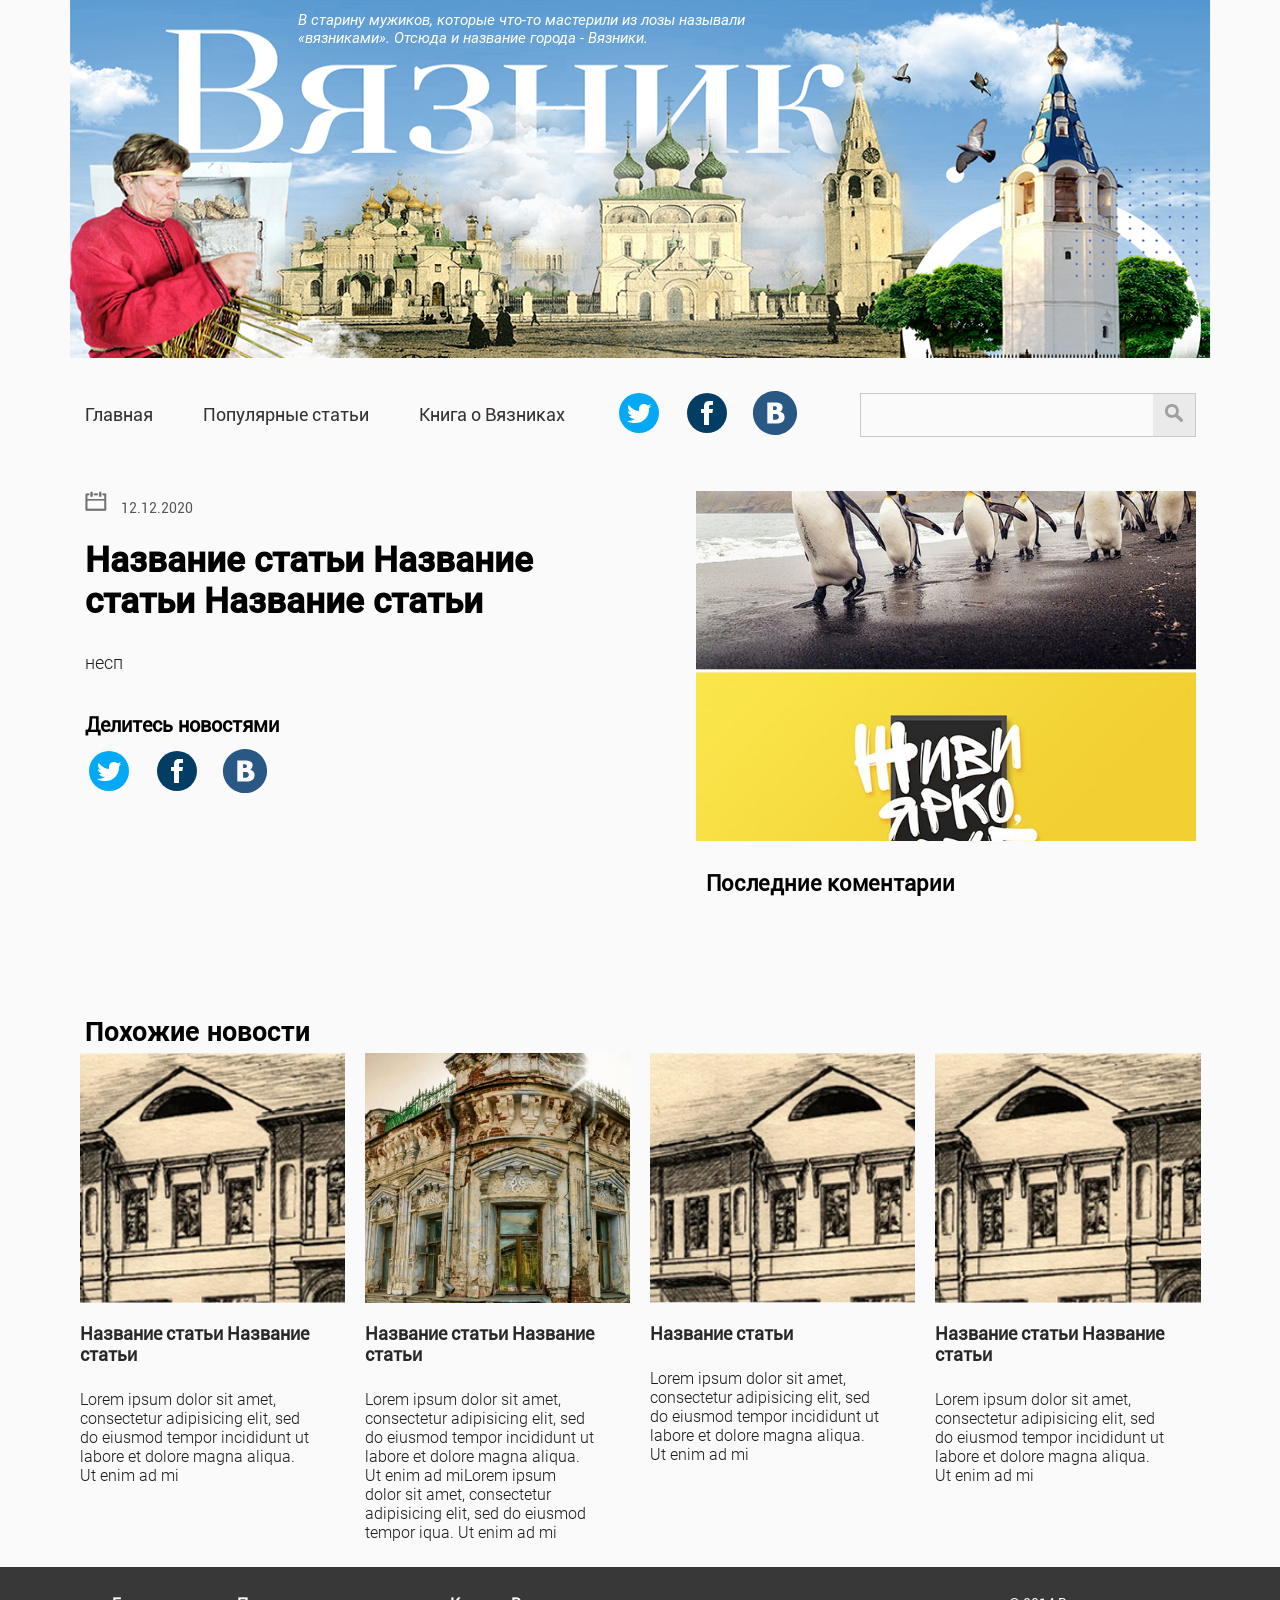
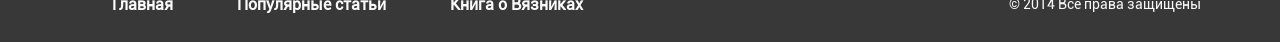
==== commit 2e99919a: "impotant news fixes" ====
--- a/raw_html/index2.html
+++ b/raw_html/index2.html
@@ -68,10 +68,10 @@
         </div>
         <p class="">
         <p class="section-content_svg"><img class="section-content_svg_calendar" src="./img/calendar.svg" alt=""> <span> 12.12.2020 </span>
-          <img class="section-content_svg_messege1" src="./img/messege.svg" alt=""></p>
+       <!--   <img class="section-content_svg_messege1" src="./img/messege.svg" alt=""></p>-->
         <h1 class="section__content__title">Название статьи Название статьи Название статьи</h1>
     <span class="container_content_section-content_description1">
-    
+
           несп</span>
         </p>
         <div class="container_content_section-content__share-news1"><span
--- a/raw_html/css/content.css
+++ b/raw_html/css/content.css
@@ -424,9 +424,6 @@
   top: 0;
 }
 
-.section-content_svg_messege {
-  top: 2px;
-}
 
 .actual__article {
   display: flex;
@@ -490,6 +487,9 @@
   color: #b7b7b7;
   position: relative;
   z-index: 1;
+  display: flex;
+  flex-wrap: nowrap;
+  align-items: center;
 }
 
 .actual__single-article_titleWrapper_Title {
@@ -516,8 +516,8 @@
 
 .add_OlderArticle {
   display: flex;
-  justify-content: space-between;
-  flex-wrap: nowrap;
+  justify-content: flex-start;
+  flex-wrap: wrap;
 }
 
 .ArticleHref {
@@ -534,6 +534,10 @@
 .add_OlderArticle > a {
   flex-basis: 22%;
   margin-bottom: 40px;
+}
+.add_OlderArticle > article {
+  flex-basis: 23%;
+  max-width: unset;
 }
 
 .apiVkComments {
@@ -842,11 +846,6 @@
   top: 0;
 }
 
-.section-content_svg_messege1 {
-  top: 2px;
-  left: 20px;
-}
-
 .section-content_svg > img {
   position: relative;
 }
@@ -856,7 +855,7 @@
   font-size: 14px;
   color: #1c1c1cbd;
   position: relative;
-  top: 0;
+  top: 2px;
   font-family: 'Roboto-Regular', sans-serif;
 }
 
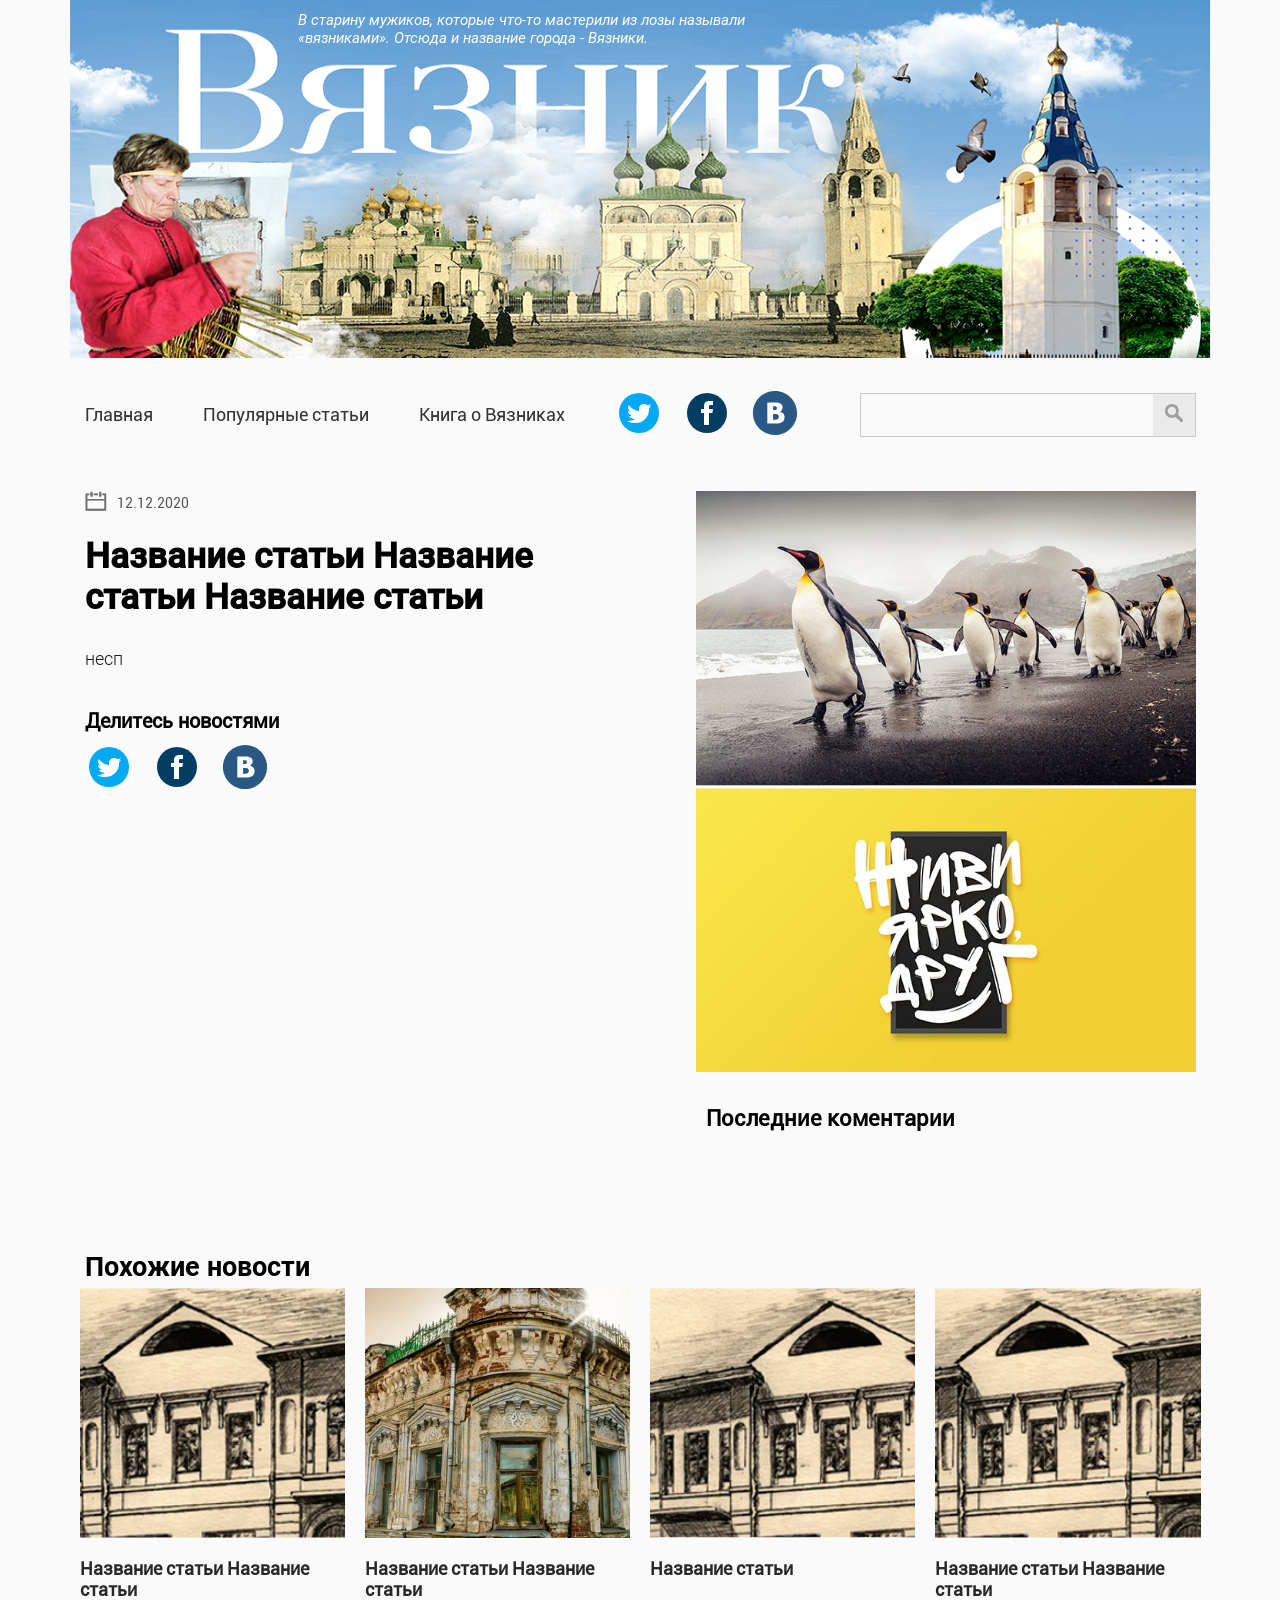
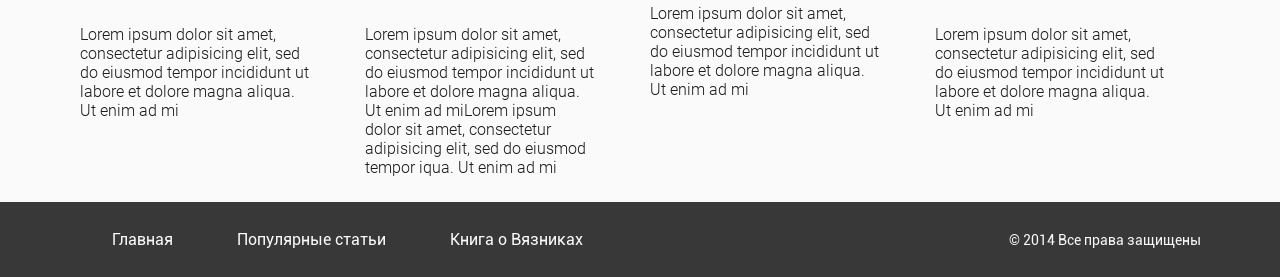
==== commit cbf9cd23: "big boi commit" ====
--- a/raw_html/index2.html
+++ b/raw_html/index2.html
@@ -46,31 +46,33 @@
     <div class="container_content1">
       <div class="container_content_section-content1">
         <div class="container_content__article_img1">
-          <div class="container_content__article_img1_wrapper">
+          <a class="container_content__article_img1_wrapper">
             <img src="./img/vgrom.com_1453716065_oboi.jpg" alt="">
-          </div>
+          </a>
           <div class="apiVkComments1 transferJs">
             <h2>Последние коментарии</h2>
             <!--<img src="./img/заглушка.png" alt="">-->
             <script type="text/javascript">
-               VK.init({
-                  apiId: 7707931,
-                  onlyWidgets: true
-               });
+              VK.init({
+                apiId: 7707931,
+                onlyWidgets: true
+              });
 
             </script>
             <div id="vk_comments"></div>
             <script type="text/javascript">
-               VK.Widgets.Comments('vk_comments');
+              VK.Widgets.Comments('vk_comments');
             </script>
 
           </div>
         </div>
         <p class="">
-        <p class="section-content_svg"><img class="section-content_svg_calendar" src="./img/calendar.svg" alt=""> <span> 12.12.2020 </span>
-       <!--   <img class="section-content_svg_messege1" src="./img/messege.svg" alt=""></p>-->
+        <p class="section-content_svg">
+          <img class="section-content_svg_calendar" src="./img/calendar.svg" alt="">
+          <span> 12.12.2020 </span>
+          <!--   <img class="section-content_svg_messege1" src="./img/messege.svg" alt=""></p>-->
         <h1 class="section__content__title">Название статьи Название статьи Название статьи</h1>
-    <span class="container_content_section-content_description1">
+        <span class="container_content_section-content_description1">
 
           несп</span>
         </p>
@@ -145,6 +147,6 @@
 </footer>
 
 
-<script src="js/script.js"></script>
+<script src="js/mainScript.js"></script>
 </body>
 </html>
--- a/raw_html/css/content.css
+++ b/raw_html/css/content.css
@@ -116,7 +116,7 @@
 .footer_links {
   color: #fafafa;
   font-size: 16px;
-  font-weight: 700;
+  /*  font-weight: 700;*/
   margin: 0 32px;
 }
 
@@ -302,11 +302,11 @@
   background-color: #fafafa;
   cursor: pointer;
   border-radius: 50px;
-  width: 20px;
+  width: 35px;
   top: 15px;
   right: 5px;
-  padding: 8px;
-  height: 20px;
+  padding: 0 6px;
+  height: 35px;
   text-align: center;
   line-height: 40px;
 }
@@ -332,6 +332,7 @@
   .header__text {
     display: none;
   }
+
   .header__content__share-news1 > a {
     margin-right: 10px;
   }
@@ -347,7 +348,7 @@
   .header__nav_link {
     font-size: 25px;
     line-height: 50px;
-    padding-right: 150px;
+    /*    padding-right: 150px;*/
   }
 
   .header__nav-navigation {
@@ -413,9 +414,6 @@
 }
 
 
-
-
-
 .section-content_svg > img {
   position: relative;
 }
@@ -445,6 +443,51 @@
   position: relative;
   height: 100%;
   object-fit: cover;
+}
+
+a.actual__single-article:hover > .actual__single-article_titleWrapper {
+  bottom: 0;
+  height: 100%;
+  transition: 0.5s all ease;
+  justify-content: space-between;
+}
+
+a.actual__single-article:hover > .actual__single-article_titleWrapper > .actual__single-article_titleWrapper_Title {
+  bottom: -5%;
+  transition: 0.5s all ease;
+  background-image: linear-gradient(to bottom, rgba(0, 0, 0, 0.45) 60%, rgba(0, 0, 0, 0.45) 70%);
+}
+
+.actual__single-article_description_hover {
+  opacity: 0;
+  top: 300%;
+  position: absolute;
+  transition: 0.5s all ease-out;
+}
+
+a.actual__single-article:hover > .actual__single-article_titleWrapper > .actual__single-article_description_hover {
+  opacity: 1;
+  position: absolute;
+  transition: 0.5s all ease-out;
+  top: 15%;
+  bottom: auto;
+  max-height: 70%;
+  overflow: hidden;
+  background-image: linear-gradient(to bottom, rgba(0, 0, 0, 0.45) 60%, rgba(0, 0, 0, 0.45) 70%);
+  padding: 5px;
+  border-radius: 10px;
+  z-index: 1;
+}
+
+a.actual__single-article:hover >.actual__single-article_titleWrapper_data {
+  color: #f3f3f3;
+  transition: all ease-out 0.3s;
+}
+
+a.actual__single-article:hover > .actual__single-article_titleWrapper > .actual__single-article_titleWrapper_data {
+  bottom: 6.5%;
+  transition: ease-out all 0.5s;
+  background-image: linear-gradient(to bottom, rgba(0, 0, 0, 0.45) 60%, rgba(0, 0, 0, 0.45) 70%);
 }
 
 a.actual__single-article:after {
@@ -466,19 +509,22 @@
 
 a.actual__single-article:hover:after {
   content: "";
-  opacity: 0;
+ z-index: 0;
 }
 
 .actual__single-article_titleWrapper {
   position: absolute;
-  bottom: 15px;
-  left: 15px;
+  bottom: 0;
+  margin: 0 15px;
+  width: calc(100% - 30px);
   color: #FFFFFF;
   font-family: 'Roboto-medium', sans-serif;
   display: flex;
   flex-direction: column;
-  justify-content: space-around;
+/*  justify-content: space-around;*/
   min-height: 80px;
+  height: 100%;
+  line-height: 18px;
 }
 
 .actual__single-article_titleWrapper_data {
@@ -488,8 +534,13 @@
   position: relative;
   z-index: 1;
   display: flex;
+  bottom: 10%;
   flex-wrap: nowrap;
   align-items: center;
+  background-image: linear-gradient(to bottom, rgba(0, 0, 0, 0.45) 60%, rgba(0, 0, 0, 0.45) 70%);
+  border-radius: 100px;
+  padding: 4px 10px 2px;
+  transition: all ease 0.3s;
 }
 
 .actual__single-article_titleWrapper_Title {
@@ -497,11 +548,20 @@
   font-weight: 300;
   position: relative;
   z-index: 1;
+  bottom: -80%;
   line-height: 18px;
+  overflow: hidden;
+  text-overflow: ellipsis;
+  white-space: nowrap;
+  transition: ease-out all 0.5s;
+  padding: 5px;
+  border-radius: 10px;
 }
 
 .messege_min {
   margin-right: 15px;
+  width: 14px;
+  height: 15px;
 }
 
 .container_oldArticle {
@@ -535,6 +595,7 @@
   flex-basis: 22%;
   margin-bottom: 40px;
 }
+
 .add_OlderArticle > article {
   flex-basis: 23%;
   max-width: unset;
@@ -625,9 +686,9 @@
 .add_OlderArticle_button {
   background-color: #8aa6d1;
   margin-bottom: 50px;
-  font-family: 'Roboto-Regular', sans-serif;
+  font-family: 'Roboto-medium', sans-serif;
   font-size: 22px;
-  font-weight: 700;
+  /*  font-weight: 700;*/
   line-height: 20px;
   white-space: nowrap;
   color: #FFFFFF;
@@ -733,6 +794,7 @@
     display: flex;
     flex-direction: column;
   }
+
   .oldSingleArticle {
     max-width: unset;
   }
@@ -838,7 +900,8 @@
 }
 
 p.section-content_svg {
-  display: block;
+  display: flex;
+  align-items: center;
 
 }
 
@@ -870,7 +933,7 @@
   flex-basis: 100%;
 }
 
-.section__content__title{
+.section__content__title {
   font-size: 35px;
   margin: 25px 0 30px;
   font-family: "Roboto-medium", sans-serif;
@@ -1008,6 +1071,32 @@
   overflow: auto;
 }
 
+#vk_comments:hover::-webkit-scrollbar-thumb {
+
+  background-color: #4a76a8;
+  border-radius: 50px;
+  box-shadow: inset 1px 1px 10px #f3faf7
+}
+
+#vk_comments::-webkit-scrollbar-thumb {
+  background-color: #f3faf7;
+}
+
+#vk_comments::-webkit-scrollbar {
+  opacity: 0;
+  transition: opacity ease 0.3s;
+  width: 3px; /* ширина для вертикального скролла */
+  height: 3px; /* высота для горизонтального скролла */
+}
+
+#vk_comments:hover::-webkit-scrollbar {
+  width: 3px; /* ширина для вертикального скролла */
+  height: 3px; /* высота для горизонтального скролла */
+  background-color: #f3faf7;
+  border-radius: 50px;
+  opacity: 1;
+  transition: opacity ease 0.3s;
+}
 
 @media (max-width: 937px) {
   .container_content1 {
@@ -1068,7 +1157,7 @@
 }
 
 @media (max-width: 600px) {
-  .section__content__title{
+  .section__content__title {
     font-size: 30px;
   }
 
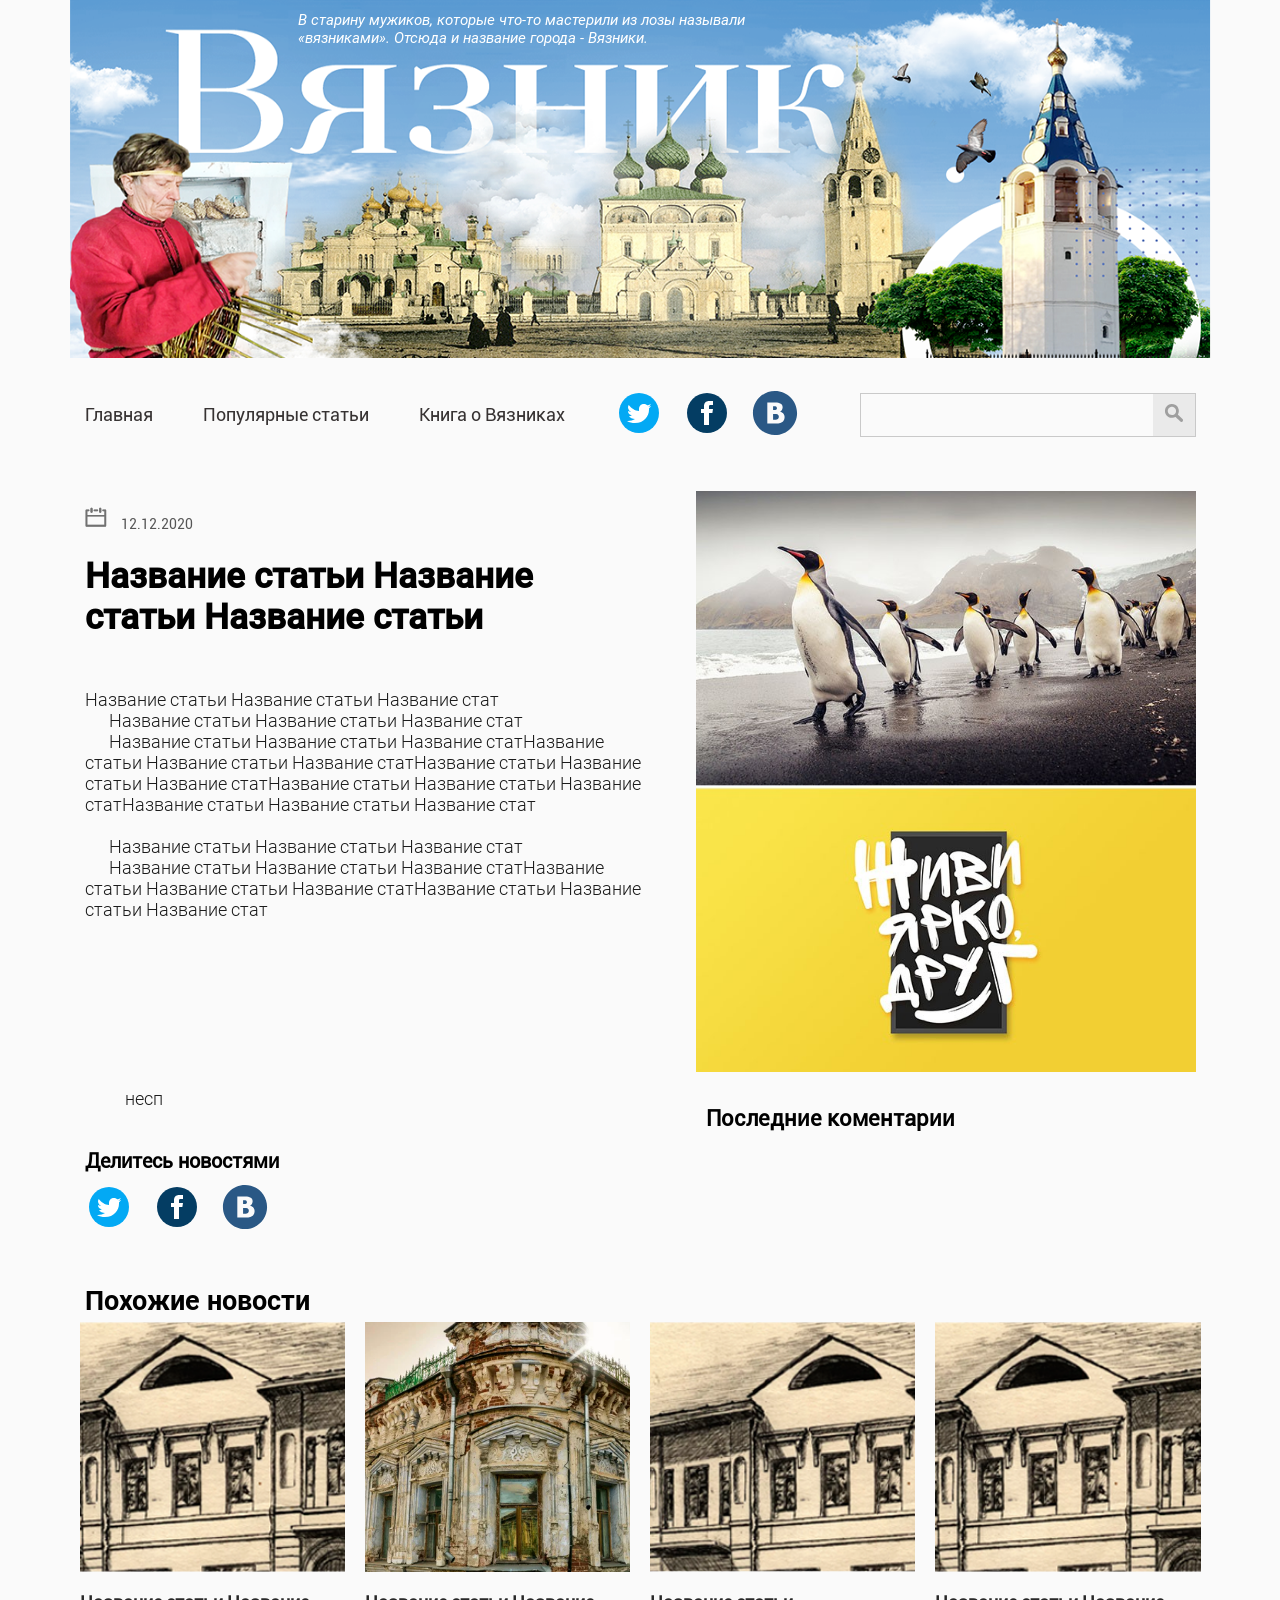
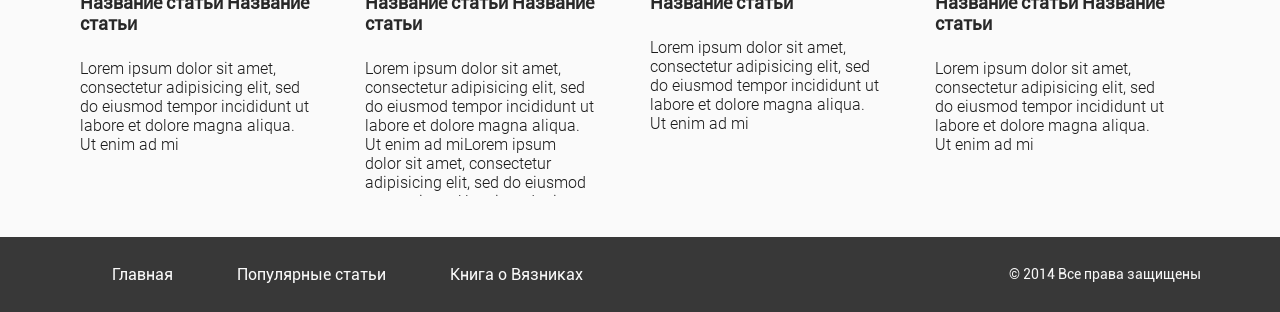
==== commit 646a6dce: "visual changes" ====
--- a/raw_html/index2.html
+++ b/raw_html/index2.html
@@ -53,26 +53,37 @@
             <h2>Последние коментарии</h2>
             <!--<img src="./img/заглушка.png" alt="">-->
             <script type="text/javascript">
-              VK.init({
-                apiId: 7707931,
-                onlyWidgets: true
-              });
+               VK.init({
+                  apiId: 7707931,
+                  onlyWidgets: true
+               });
 
             </script>
             <div id="vk_comments"></div>
             <script type="text/javascript">
-              VK.Widgets.Comments('vk_comments');
+               VK.Widgets.Comments('vk_comments');
             </script>
 
           </div>
         </div>
         <p class="">
-        <p class="section-content_svg">
-          <img class="section-content_svg_calendar" src="./img/calendar.svg" alt="">
-          <span> 12.12.2020 </span>
+        <p class="section-content_svg"><img class="section-content_svg_calendar" src="./img/calendar.svg" alt=""> <span> 12.12.2020 </span>
           <!--   <img class="section-content_svg_messege1" src="./img/messege.svg" alt=""></p>-->
         <h1 class="section__content__title">Название статьи Название статьи Название статьи</h1>
         <span class="container_content_section-content_description1">
+Название статьи Название статьи Название стат
+      Название статьи Название статьи Название стат
+      Название статьи Название статьи Название статНазвание статьи Название статьи Название статНазвание статьи Название статьи Название статНазвание статьи Название статьи Название статНазвание статьи Название статьи Название стат
+
+      Название статьи Название статьи Название стат
+      Название статьи Название статьи Название статНазвание статьи Название статьи Название статНазвание статьи Название статьи Название стат
+
+
+
+
+
+
+
 
           несп</span>
         </p>
--- a/raw_html/css/content.css
+++ b/raw_html/css/content.css
@@ -44,14 +44,14 @@
 
 
 * {
-  margin: 0;
-  padding: 0;
+
   text-decoration: none;
   outline: none;
   border: none;
 }
 
 body {
+  margin: 0;
   background-color: #fafafa;
   font-family: Roboto-Regular, sans-serif;
 }
@@ -426,7 +426,7 @@
 .actual__article {
   display: flex;
   position: relative;
-  margin: 0 20px 40px;
+  margin: 0 10px 40px;
   justify-content: center;
   line-height: 0;
 }
@@ -477,6 +477,7 @@
   padding: 5px;
   border-radius: 10px;
   z-index: 1;
+  font-family: "Roboto-Light", sans-serif;
 }
 
 a.actual__single-article:hover >.actual__single-article_titleWrapper_data {
@@ -570,7 +571,7 @@
 }
 
 .container_oldArticle_top {
-  margin: 0 10px 40px;
+  margin: 0 0 0 10px;
   display: flex;
 }
 
@@ -597,13 +598,14 @@
 }
 
 .add_OlderArticle > article {
-  flex-basis: 23%;
+  flex-basis: calc(25% - 20px);
   max-width: unset;
+  margin-bottom: 30px;
 }
 
 .apiVkComments {
   flex-basis: 50%;
-  margin-left: 5px;
+  margin: 0 0 20px 5px;
   min-width: 29%;
   padding-right: 10px;
 }
@@ -635,10 +637,10 @@
 }
 
 .oldSingleArticle {
-  flex-basis: 50%;
+  flex-basis: calc(50% - 20px);
   margin: 5px 10px;
   overflow: hidden;
-  max-width: 247px;
+  /*max-width: 247px;*/
   display: flex;
   position: relative;
   flex-direction: column;
@@ -685,7 +687,7 @@
 
 .add_OlderArticle_button {
   background-color: #8aa6d1;
-  margin-bottom: 50px;
+  margin: 50px 0;
   font-family: 'Roboto-medium', sans-serif;
   font-size: 22px;
   /*  font-weight: 700;*/
@@ -730,6 +732,10 @@
     padding: 0;
   }
 
+  .add_OlderArticle_button {
+    margin-top: 0;
+  }
+
   .container_content > img {
     width: 100%;
   }
@@ -742,7 +748,7 @@
 
   .add_OlderArticle {
     flex-direction: column;
-    margin: 0 10px 40px
+    margin: 0 10px 0
   }
 
   .add_OlderArticle > a {
@@ -779,6 +785,7 @@
     flex-direction: column;
     flex-basis: 100%;
     max-width: 900px;
+
   }
 
   .oldSingleArticle_title {
@@ -900,7 +907,7 @@
 }
 
 p.section-content_svg {
-  display: flex;
+  display: block;
   align-items: center;
 
 }
@@ -921,11 +928,15 @@
   top: 2px;
   font-family: 'Roboto-Regular', sans-serif;
 }
-
+.container_content_section-content_description1 > img {
+  width: 100vh;
+  height: auto;
+}
 .container_content_section-content_description1 {
   font-size: 18px;
   color: #1c1c1c;
   font-family: "Roboto-Light", sans-serif;
+  white-space: break-spaces;
 }
 
 .container_content_section-content1 {
@@ -1067,7 +1078,7 @@
 }
 
 #vk_comments {
-  max-height: 440px;
+  max-height: 430px;
   overflow: auto;
 }
 
@@ -1103,6 +1114,9 @@
     flex-direction: column;
     margin: 50px 0 30px;
   }
+  .container_content_section-content_description1 > img {
+    width: 100%;
+  }
 
   .container_content__article_img1 {
     order: -1;
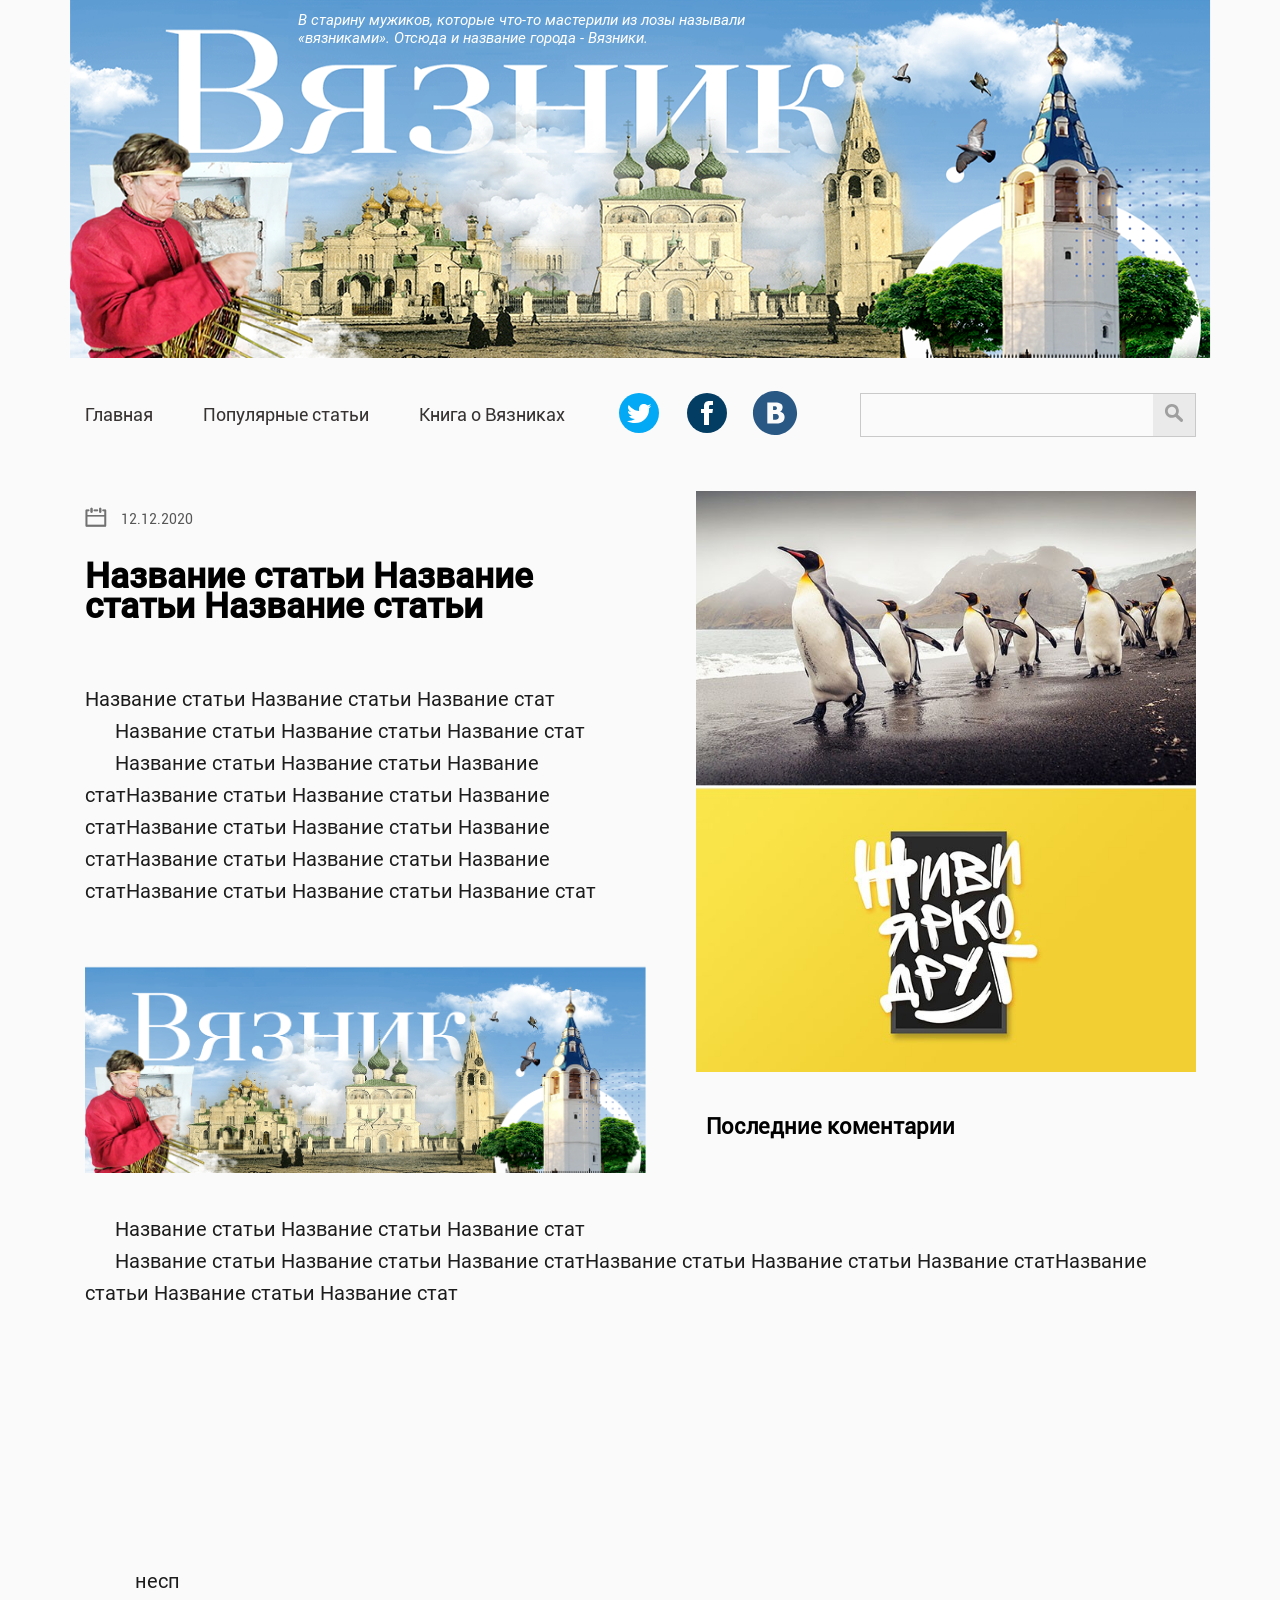
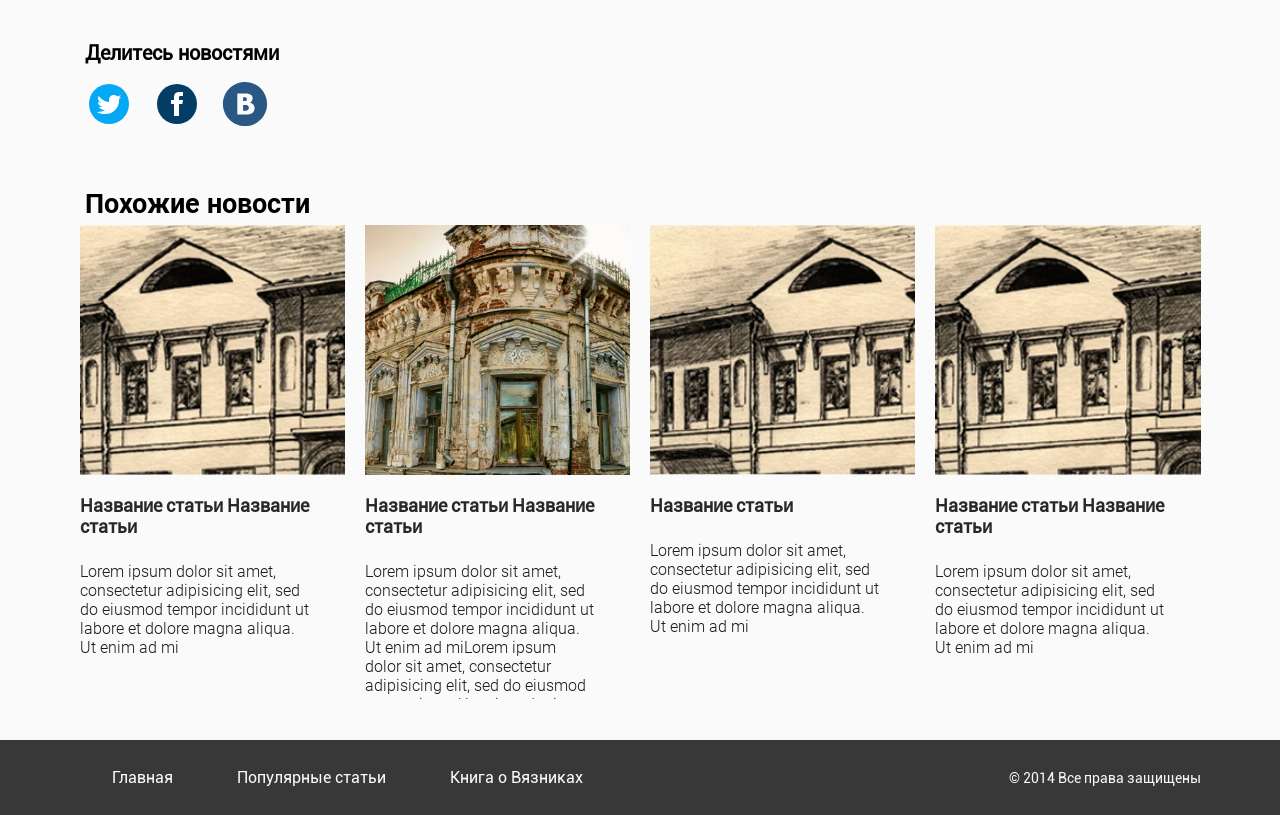
==== commit cfa65656: "final 19.01.2021" ====
--- a/raw_html/index2.html
+++ b/raw_html/index2.html
@@ -74,7 +74,7 @@
 Название статьи Название статьи Название стат
       Название статьи Название статьи Название стат
       Название статьи Название статьи Название статНазвание статьи Название статьи Название статНазвание статьи Название статьи Название статНазвание статьи Название статьи Название статНазвание статьи Название статьи Название стат
-
+    <span class=""><img class="" src="./img/header_logo.png" alt=""></span>
       Название статьи Название статьи Название стат
       Название статьи Название статьи Название статНазвание статьи Название статьи Название статНазвание статьи Название статьи Название стат
 
--- a/raw_html/css/content.css
+++ b/raw_html/css/content.css
@@ -39,6 +39,42 @@
   url('../fonts/Roboto-Regular.woff') format('woff');
   font-style: normal;
 }
+
+@font-face {
+  font-family: 'Montserrat';
+  src: url('../fonts/Montserrat/Montserrat-Thin.ttf') format('truetype');
+  font-weight: 100;
+  font-style: normal;
+}
+
+@font-face {
+  font-family: 'Montserrat';
+  src: url('../fonts/Montserrat/Montserrat-ExtraLight.ttf') format('truetype');
+  font-weight: 200;
+  font-style: normal;
+}
+
+@font-face {
+  font-family: 'Montserrat';
+  src: url('../fonts/Montserrat/Montserrat-Light.ttf') format('truetype');
+  font-weight: 300;
+  font-style: normal;
+}
+
+@font-face {
+  font-family: 'Montserrat';
+  src: url('../fonts/Roboto/Roboto-Regular.ttf') format('truetype');
+  font-weight: 400;
+  font-style: normal;
+}
+
+@font-face {
+  font-family: 'Montserrat';
+  src: url('../fonts/Roboto/Roboto-Medium.ttf') format('truetype');
+  font-weight: 500;
+  font-style: normal;
+}
+
 
 /* Global-styles----------------------------------------------------*/
 
@@ -450,17 +486,19 @@
   height: 100%;
   transition: 0.5s all ease;
   justify-content: space-between;
+
 }
 
 a.actual__single-article:hover > .actual__single-article_titleWrapper > .actual__single-article_titleWrapper_Title {
-  bottom: -5%;
+  bottom: -1%;
   transition: 0.5s all ease;
   background-image: linear-gradient(to bottom, rgba(0, 0, 0, 0.45) 60%, rgba(0, 0, 0, 0.45) 70%);
+  box-shadow: 0 2px 30px 6px rgba(0, 0, 0, 0.75);
 }
 
 .actual__single-article_description_hover {
   opacity: 0;
-  top: 300%;
+  top: 150%;
   position: absolute;
   transition: 0.5s all ease-out;
 }
@@ -478,6 +516,7 @@
   border-radius: 10px;
   z-index: 1;
   font-family: "Roboto-Light", sans-serif;
+  box-shadow: 0 2px 30px 6px rgba(0, 0, 0, 0.75);
 }
 
 a.actual__single-article:hover >.actual__single-article_titleWrapper_data {
@@ -535,13 +574,14 @@
   position: relative;
   z-index: 1;
   display: flex;
-  bottom: 10%;
+  bottom: 13%;
   flex-wrap: nowrap;
   align-items: center;
   background-image: linear-gradient(to bottom, rgba(0, 0, 0, 0.45) 60%, rgba(0, 0, 0, 0.45) 70%);
   border-radius: 100px;
-  padding: 4px 10px 2px;
-  transition: all ease 0.3s;
+  padding: 4px 20px 2px;
+  transition: all ease 0.3s;
+  box-shadow: 0 2px 19px 6px rgba(0, 0, 0, 0.75);
 }
 
 .actual__single-article_titleWrapper_Title {
@@ -549,7 +589,7 @@
   font-weight: 300;
   position: relative;
   z-index: 1;
-  bottom: -80%;
+  bottom: -75%;
   line-height: 18px;
   overflow: hidden;
   text-overflow: ellipsis;
@@ -557,6 +597,7 @@
   transition: ease-out all 0.5s;
   padding: 5px;
   border-radius: 10px;
+
 }
 
 .messege_min {
@@ -920,28 +961,43 @@
   position: relative;
 }
 
+.has-text-align-left {
+  font-family: 'Montserrat' ,sans-serif;
+  font-size: 20px;
+  line-height: 30px;
+  font-weight: 400;
+}
 .section-content_svg > span {
   margin: 0 10px;
   font-size: 14px;
   color: #1c1c1cbd;
   position: relative;
-  top: 2px;
+  top: -3px;
   font-family: 'Roboto-Regular', sans-serif;
 }
-.container_content_section-content_description1 > img {
-  width: 100vh;
+.container_content_section-content_description1 > span > img {
+  width: 100%;
   height: auto;
+  object-fit: cover;
+}
+.container_content_section-content_description1 > span {
+  display: block;
+  position: relative;
+  overflow: hidden;
 }
 .container_content_section-content_description1 {
-  font-size: 18px;
+  font-size: 20px;
   color: #1c1c1c;
-  font-family: "Roboto-Light", sans-serif;
+  font-family: "Montserrat", sans-serif;
+  font-weight: 400;
   white-space: break-spaces;
+  line-height: 31px;
 }
 
 .container_content_section-content1 {
   margin: 0 15px 0;
   flex-basis: 100%;
+  line-height: 30px;
 }
 
 .section__content__title {
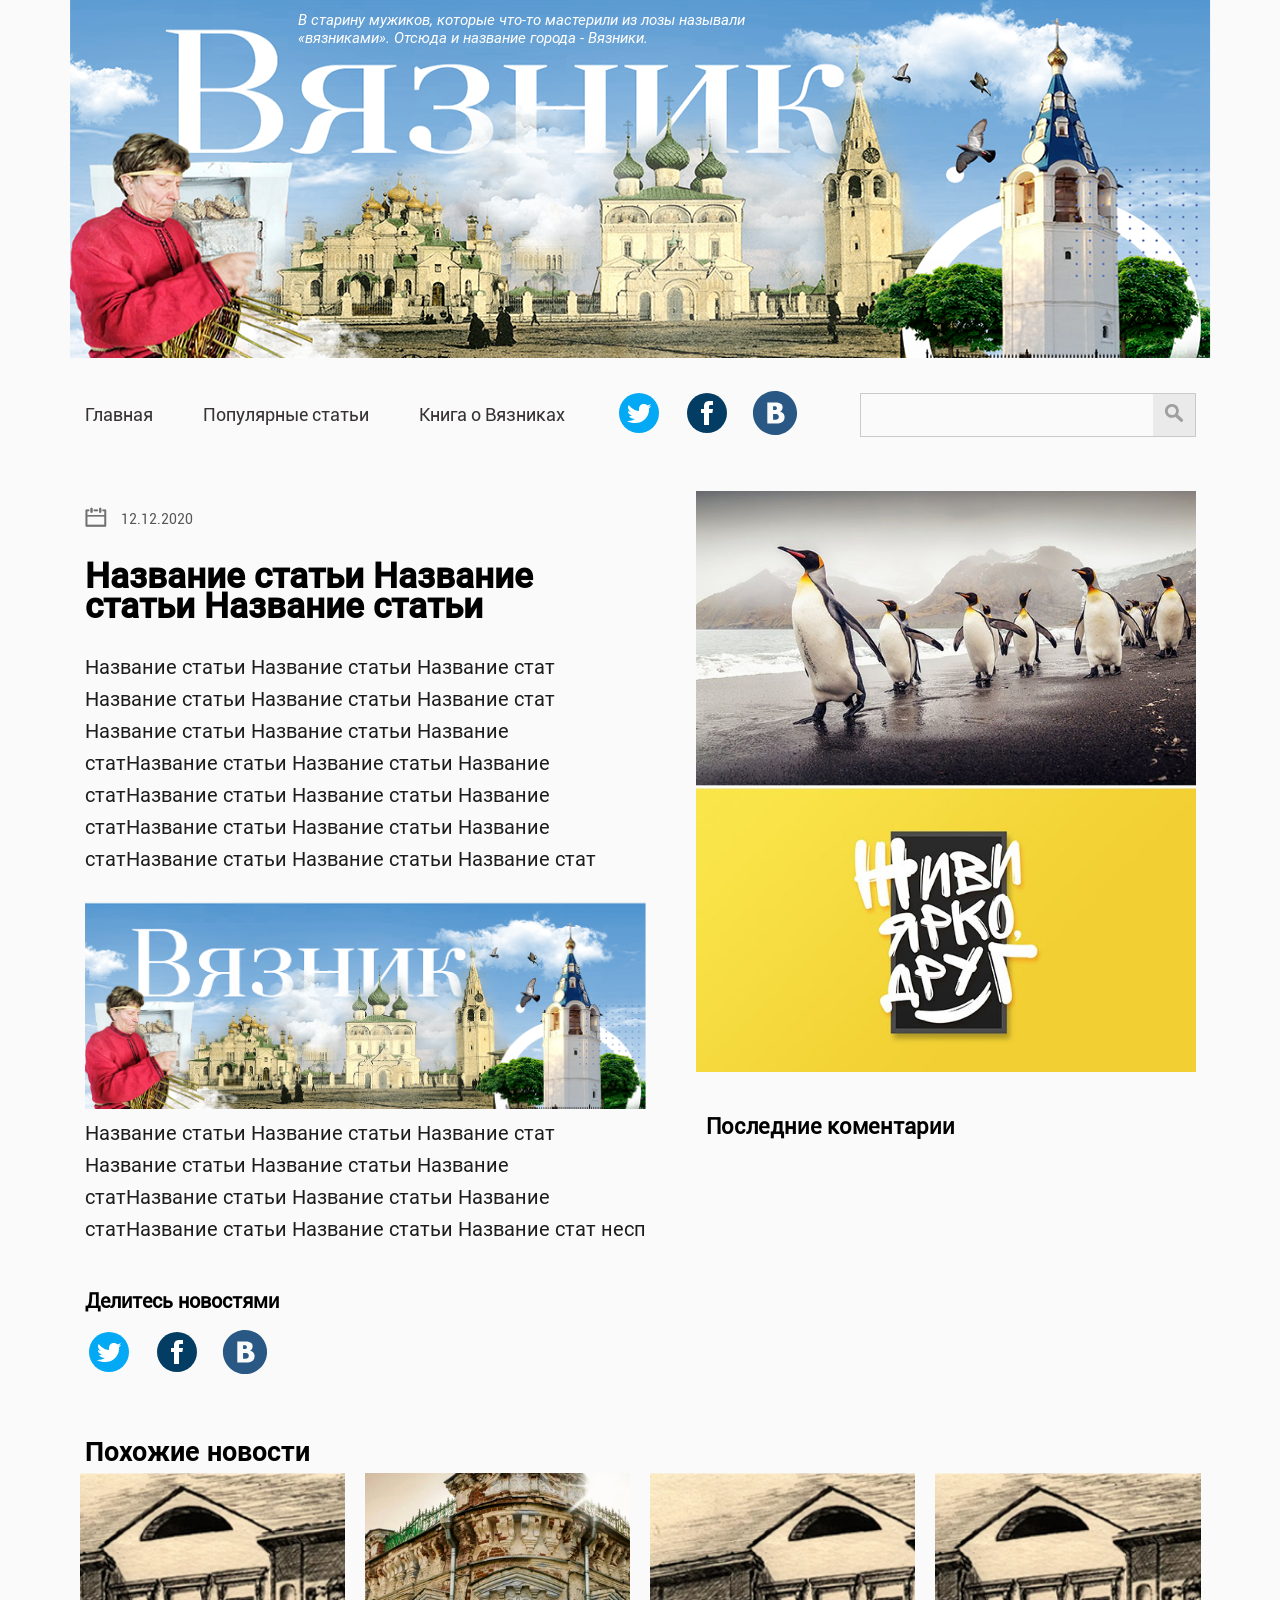
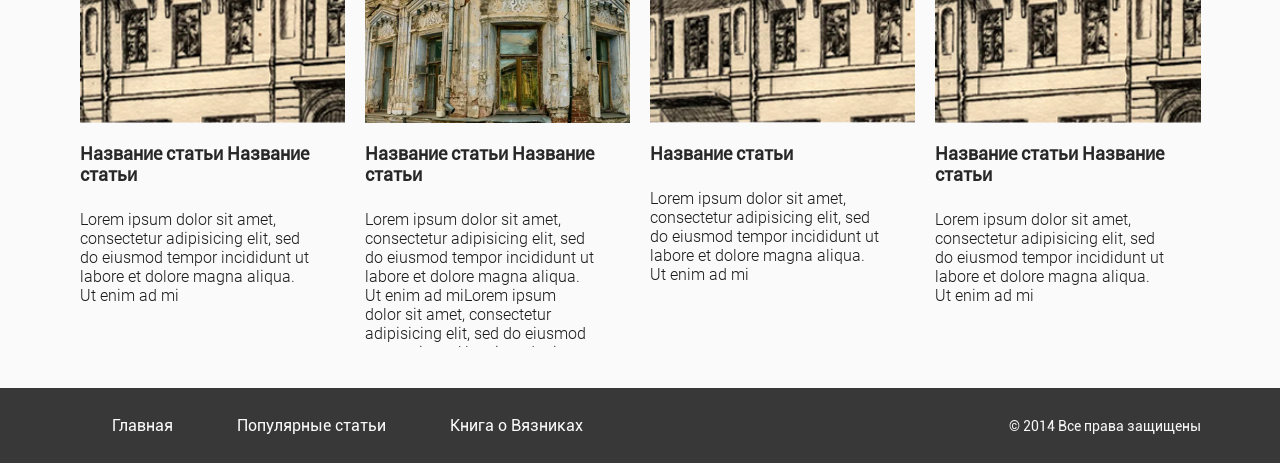
==== commit cbf4a673: "fix content" ====
--- a/raw_html/index2.html
+++ b/raw_html/index2.html
@@ -74,7 +74,7 @@
 Название статьи Название статьи Название стат
       Название статьи Название статьи Название стат
       Название статьи Название статьи Название статНазвание статьи Название статьи Название статНазвание статьи Название статьи Название статНазвание статьи Название статьи Название статНазвание статьи Название статьи Название стат
-    <span class=""><img class="" src="./img/header_logo.png" alt=""></span>
+    <span class="container_content_section-content_description1__span "><img class="" src="./img/header_logo.png" alt=""></span>
       Название статьи Название статьи Название стат
       Название статьи Название статьи Название статНазвание статьи Название статьи Название статНазвание статьи Название статьи Название стат
 
--- a/raw_html/css/content.css
+++ b/raw_html/css/content.css
@@ -975,12 +975,12 @@
   top: -3px;
   font-family: 'Roboto-Regular', sans-serif;
 }
-.container_content_section-content_description1 > span > img {
+.container_content_section-content_description1__span > img {
   width: 100%;
   height: auto;
   object-fit: cover;
 }
-.container_content_section-content_description1 > span {
+.container_content_section-content_description1__span {
   display: block;
   position: relative;
   overflow: hidden;
@@ -990,7 +990,7 @@
   color: #1c1c1c;
   font-family: "Montserrat", sans-serif;
   font-weight: 400;
-  white-space: break-spaces;
+  /*white-space: break-spaces;*/
   line-height: 31px;
 }
 
